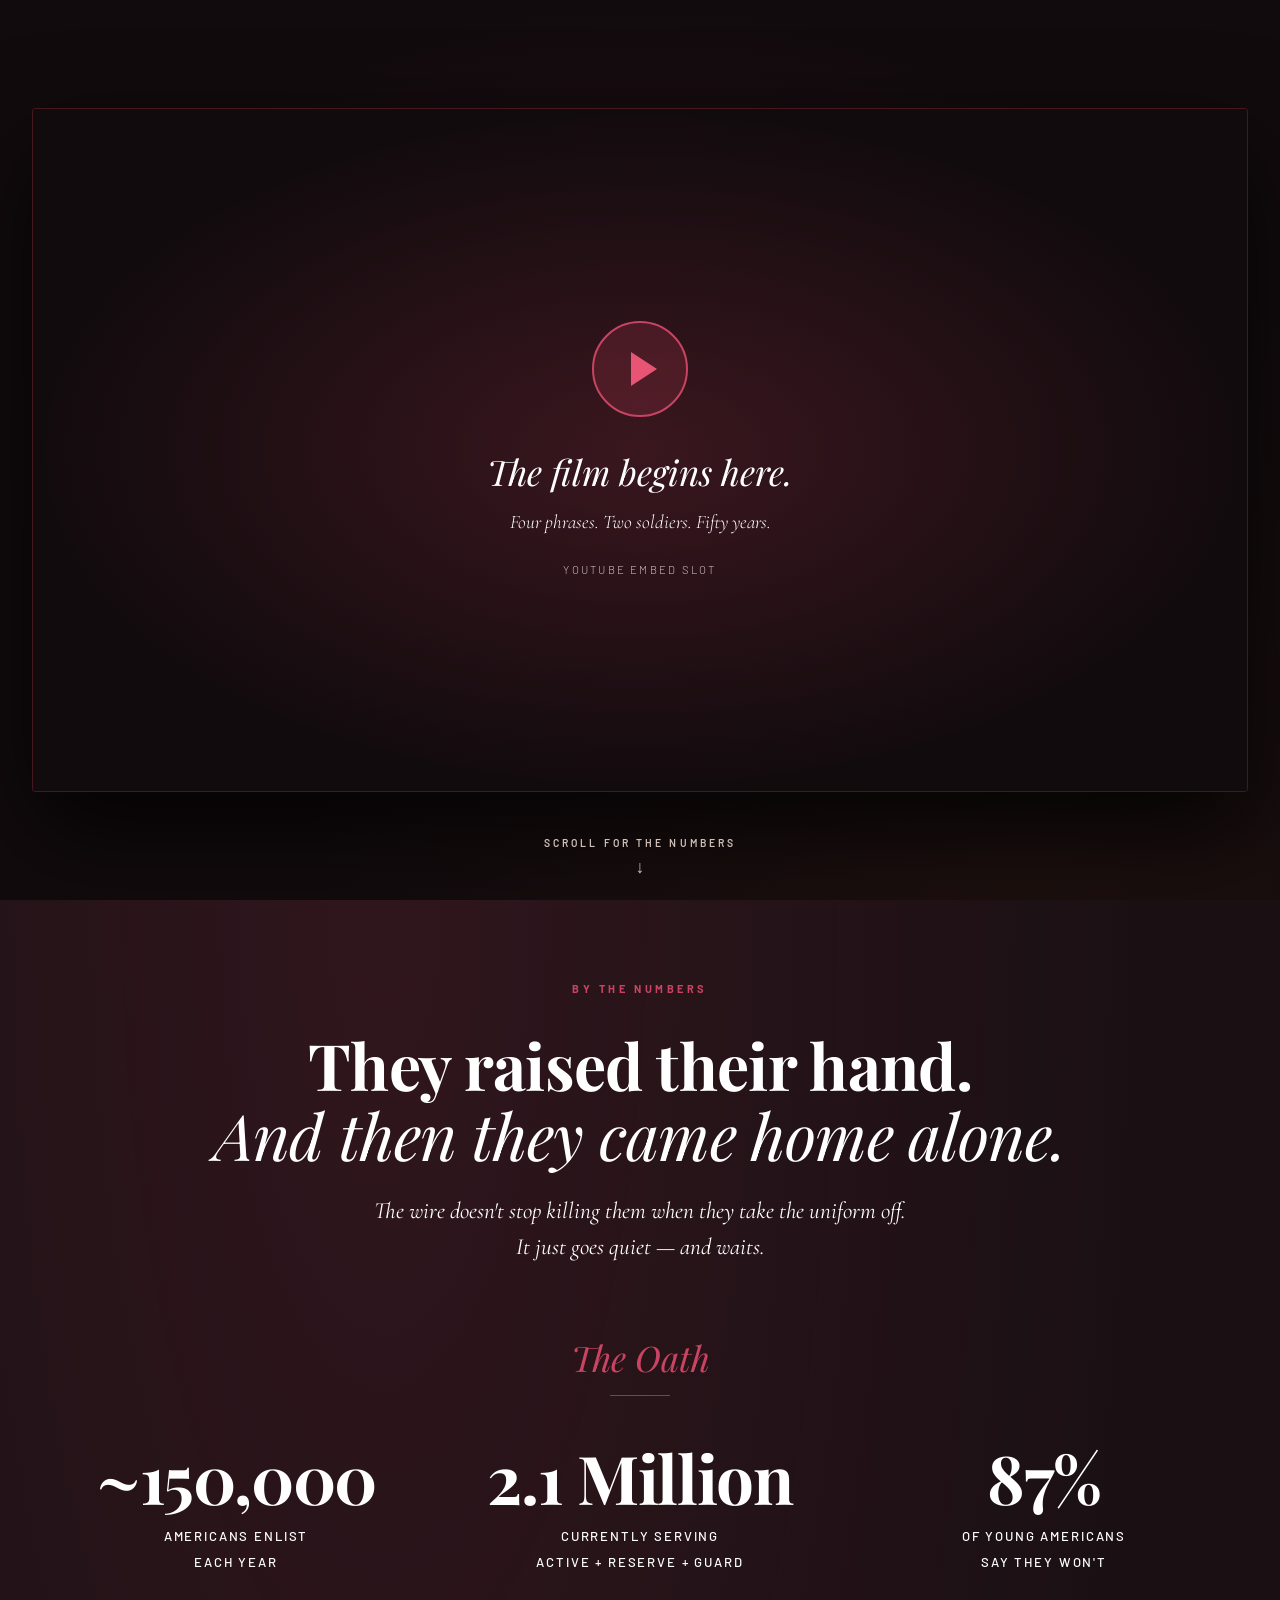
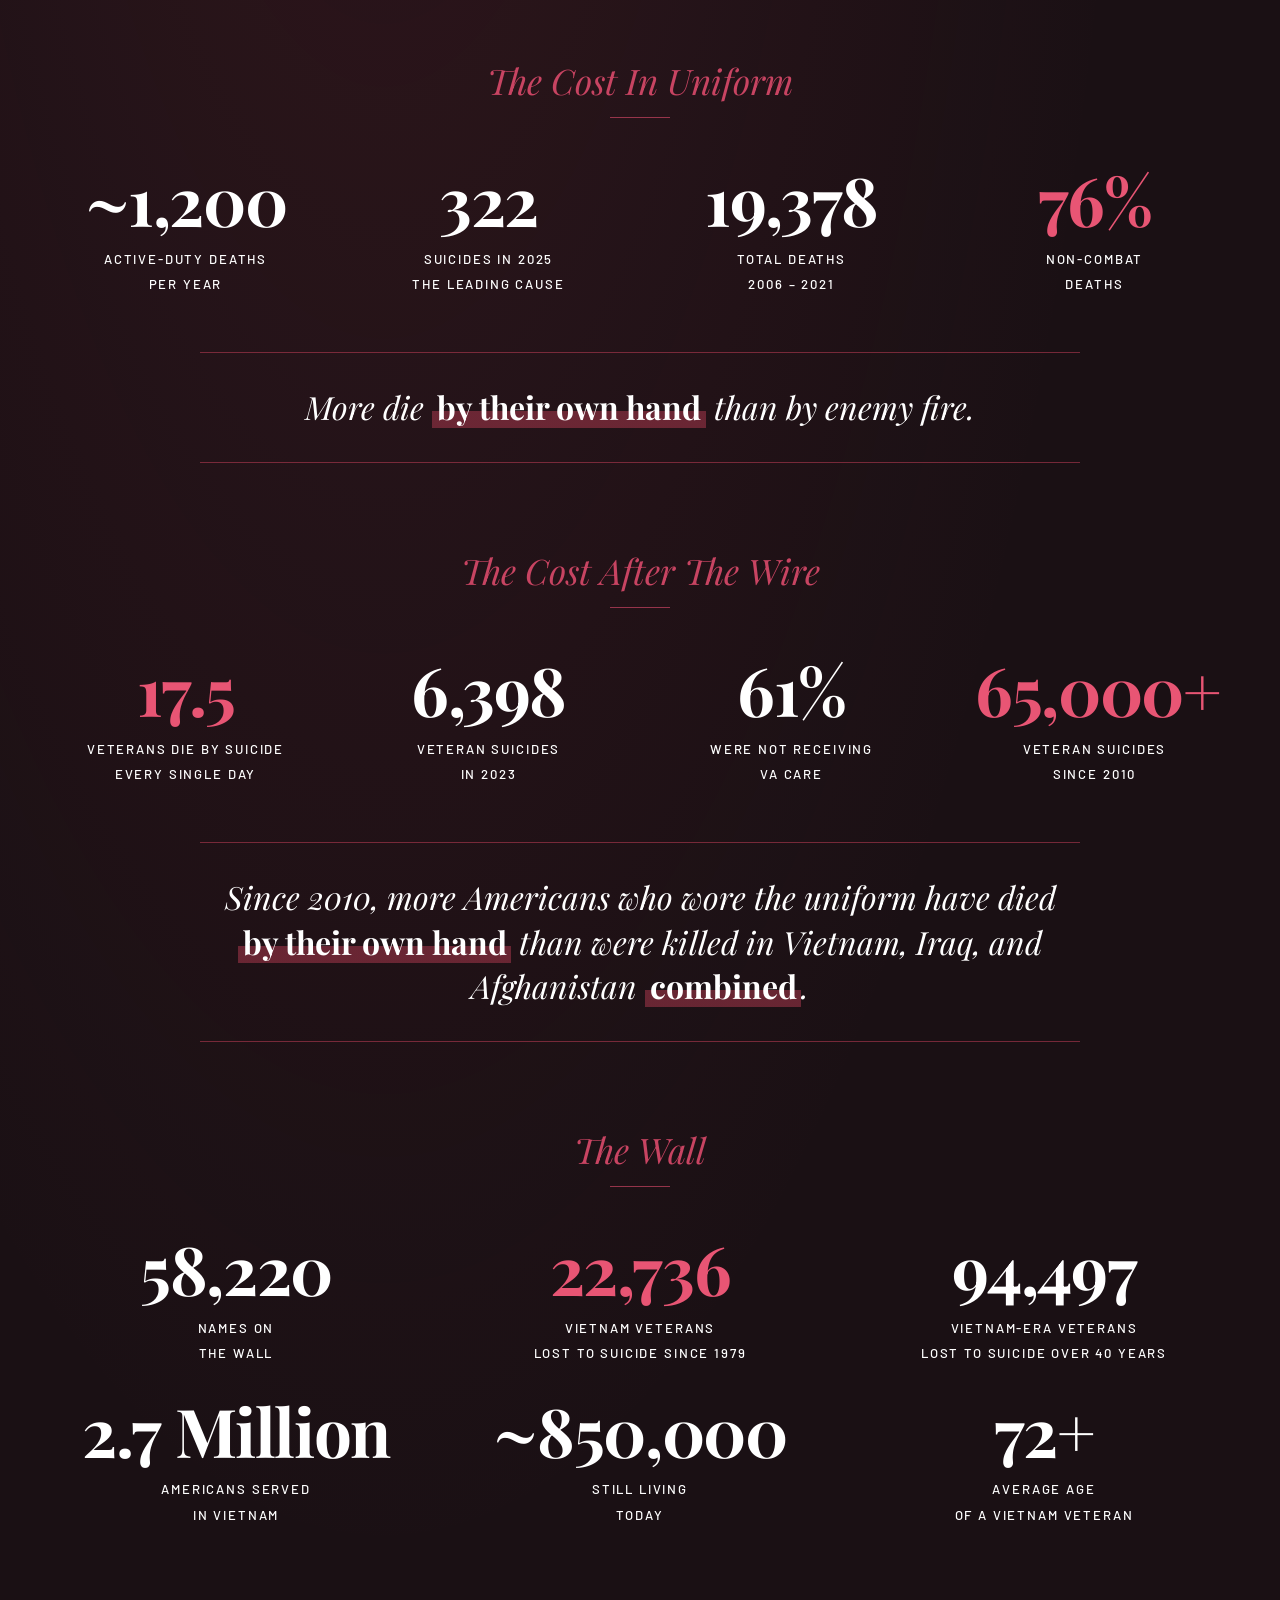
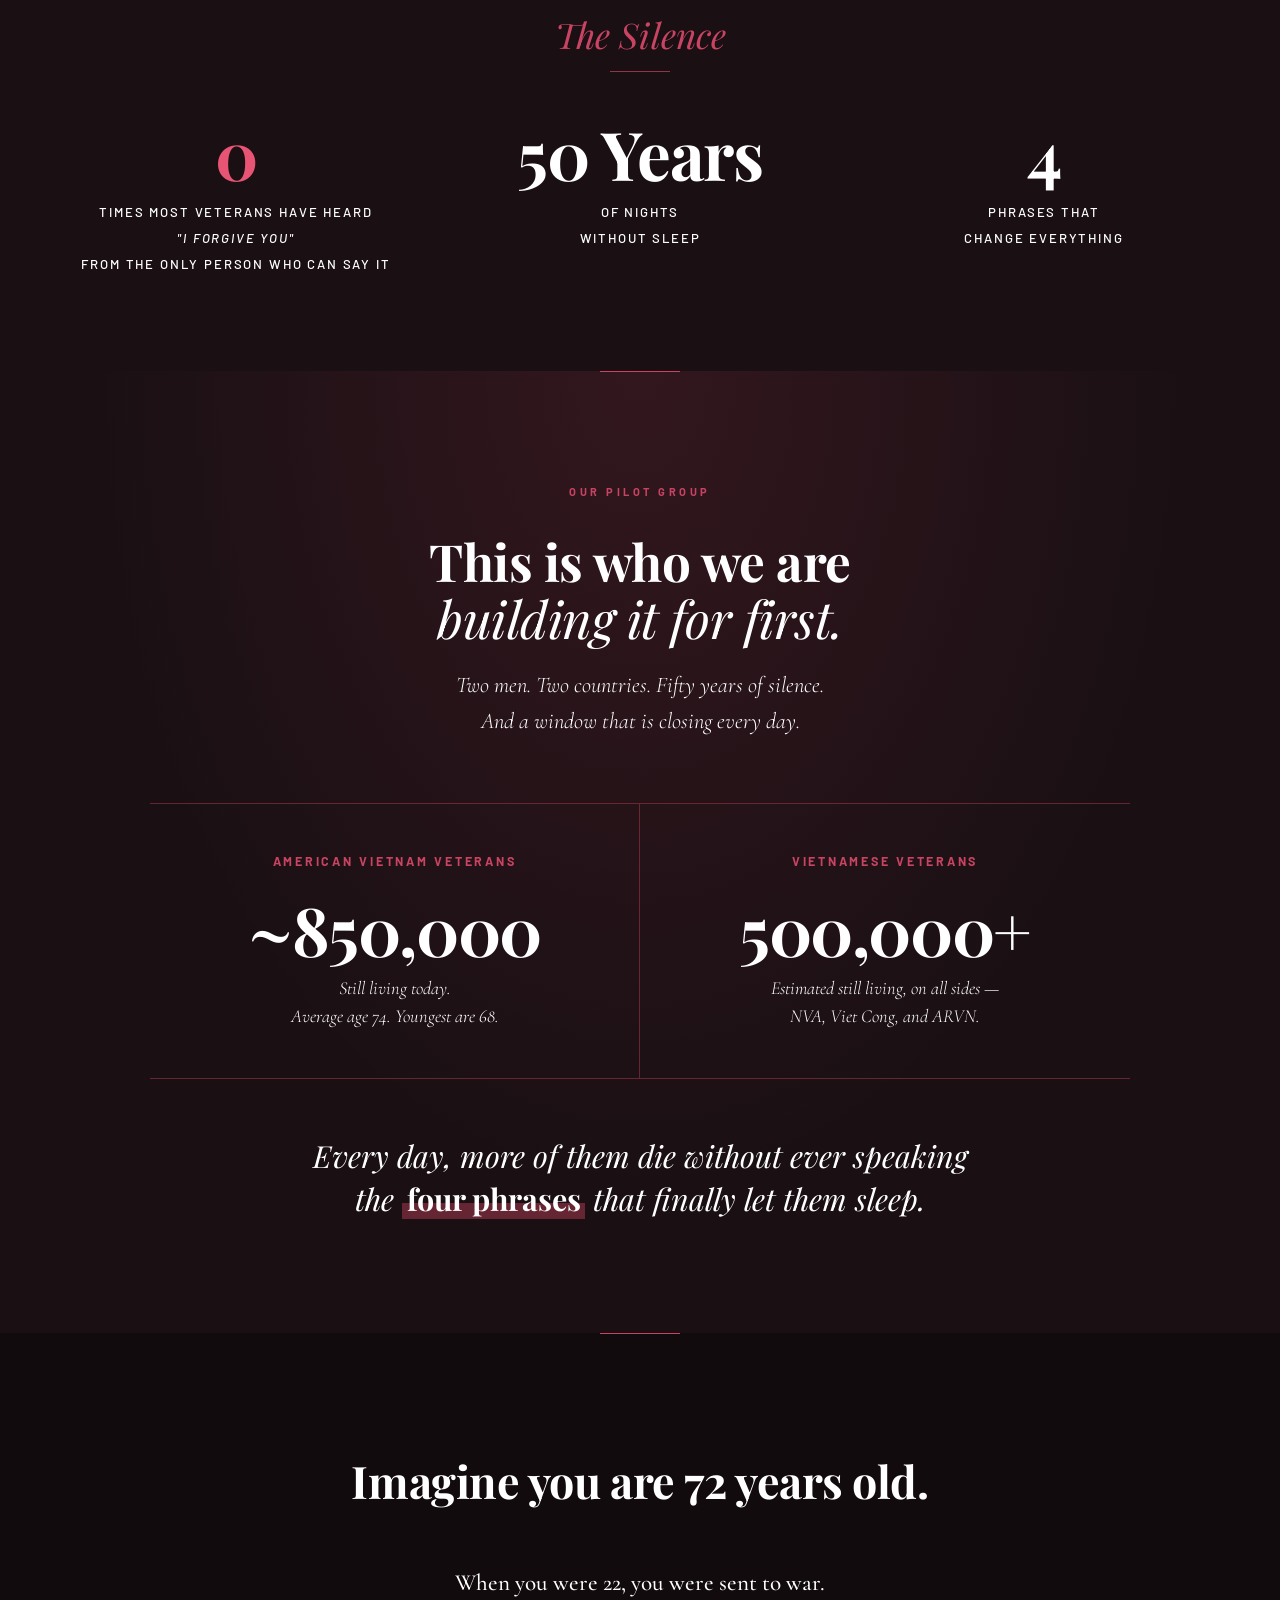
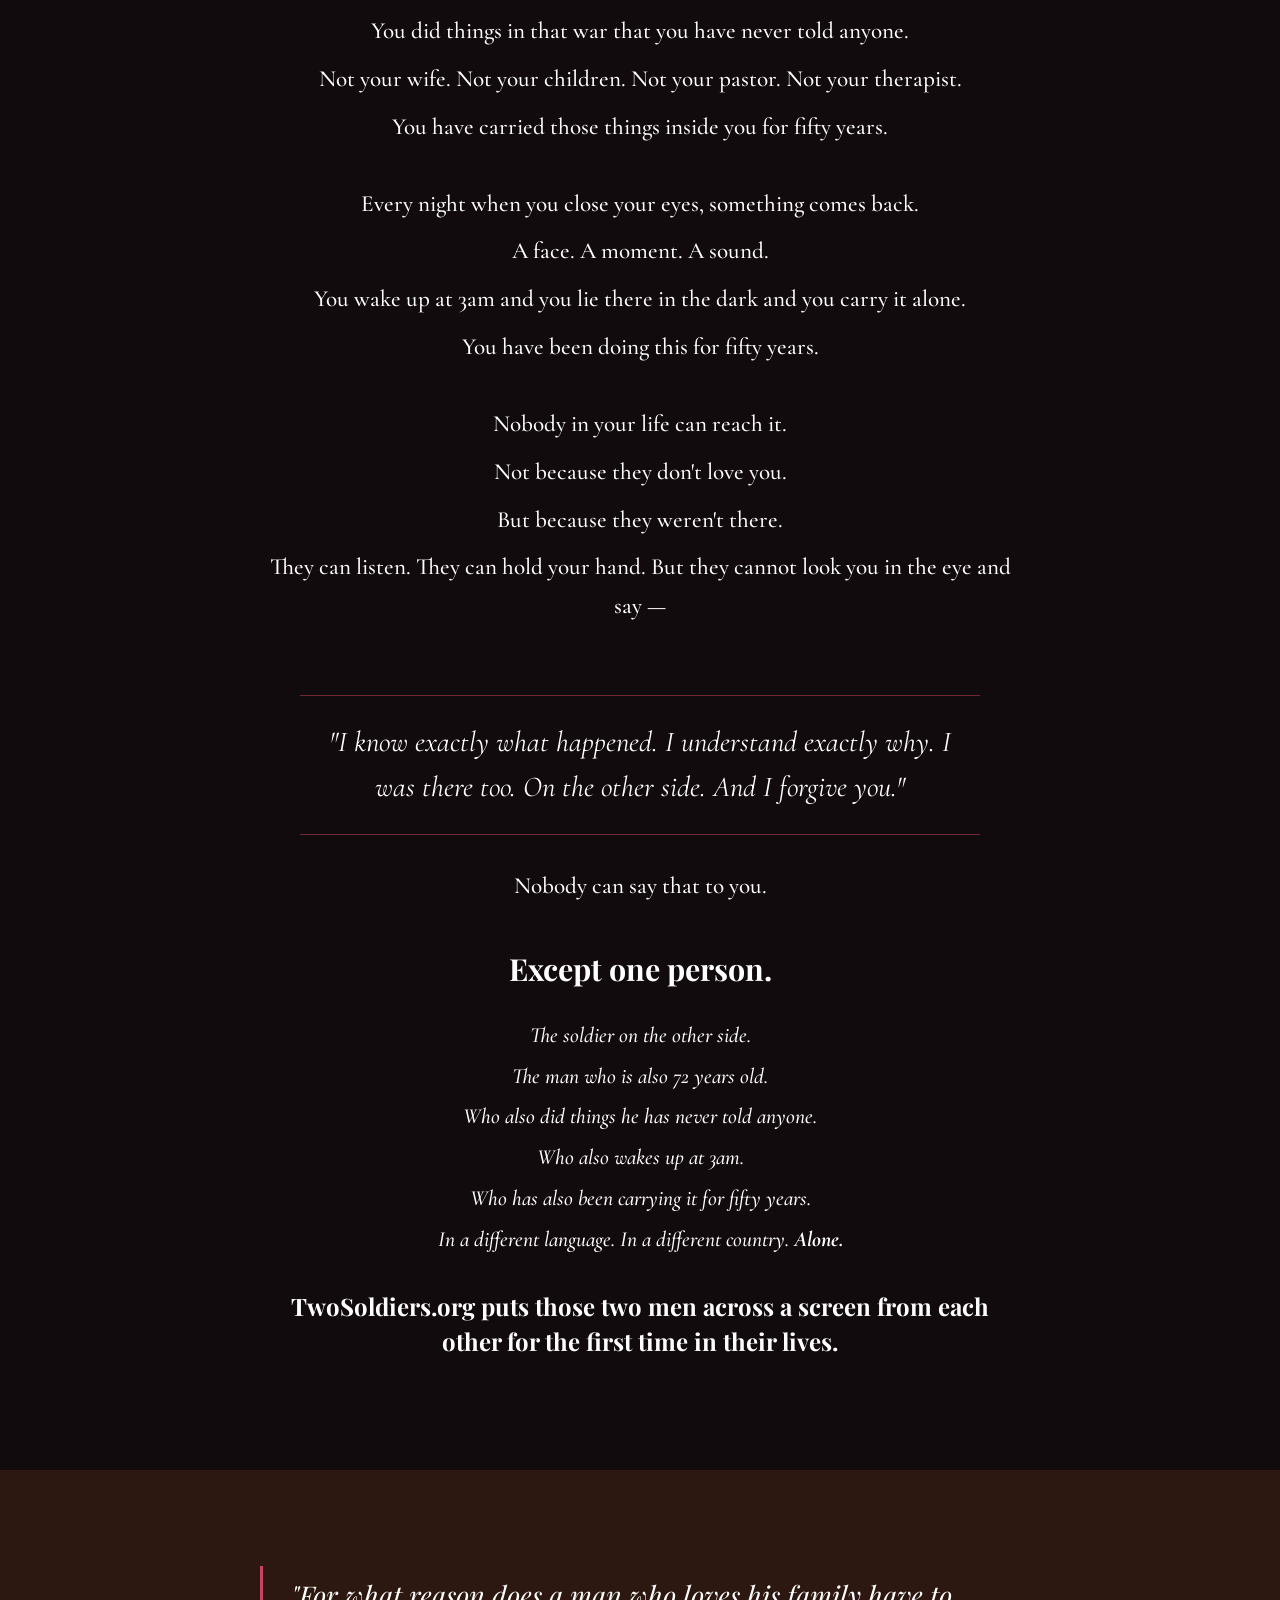
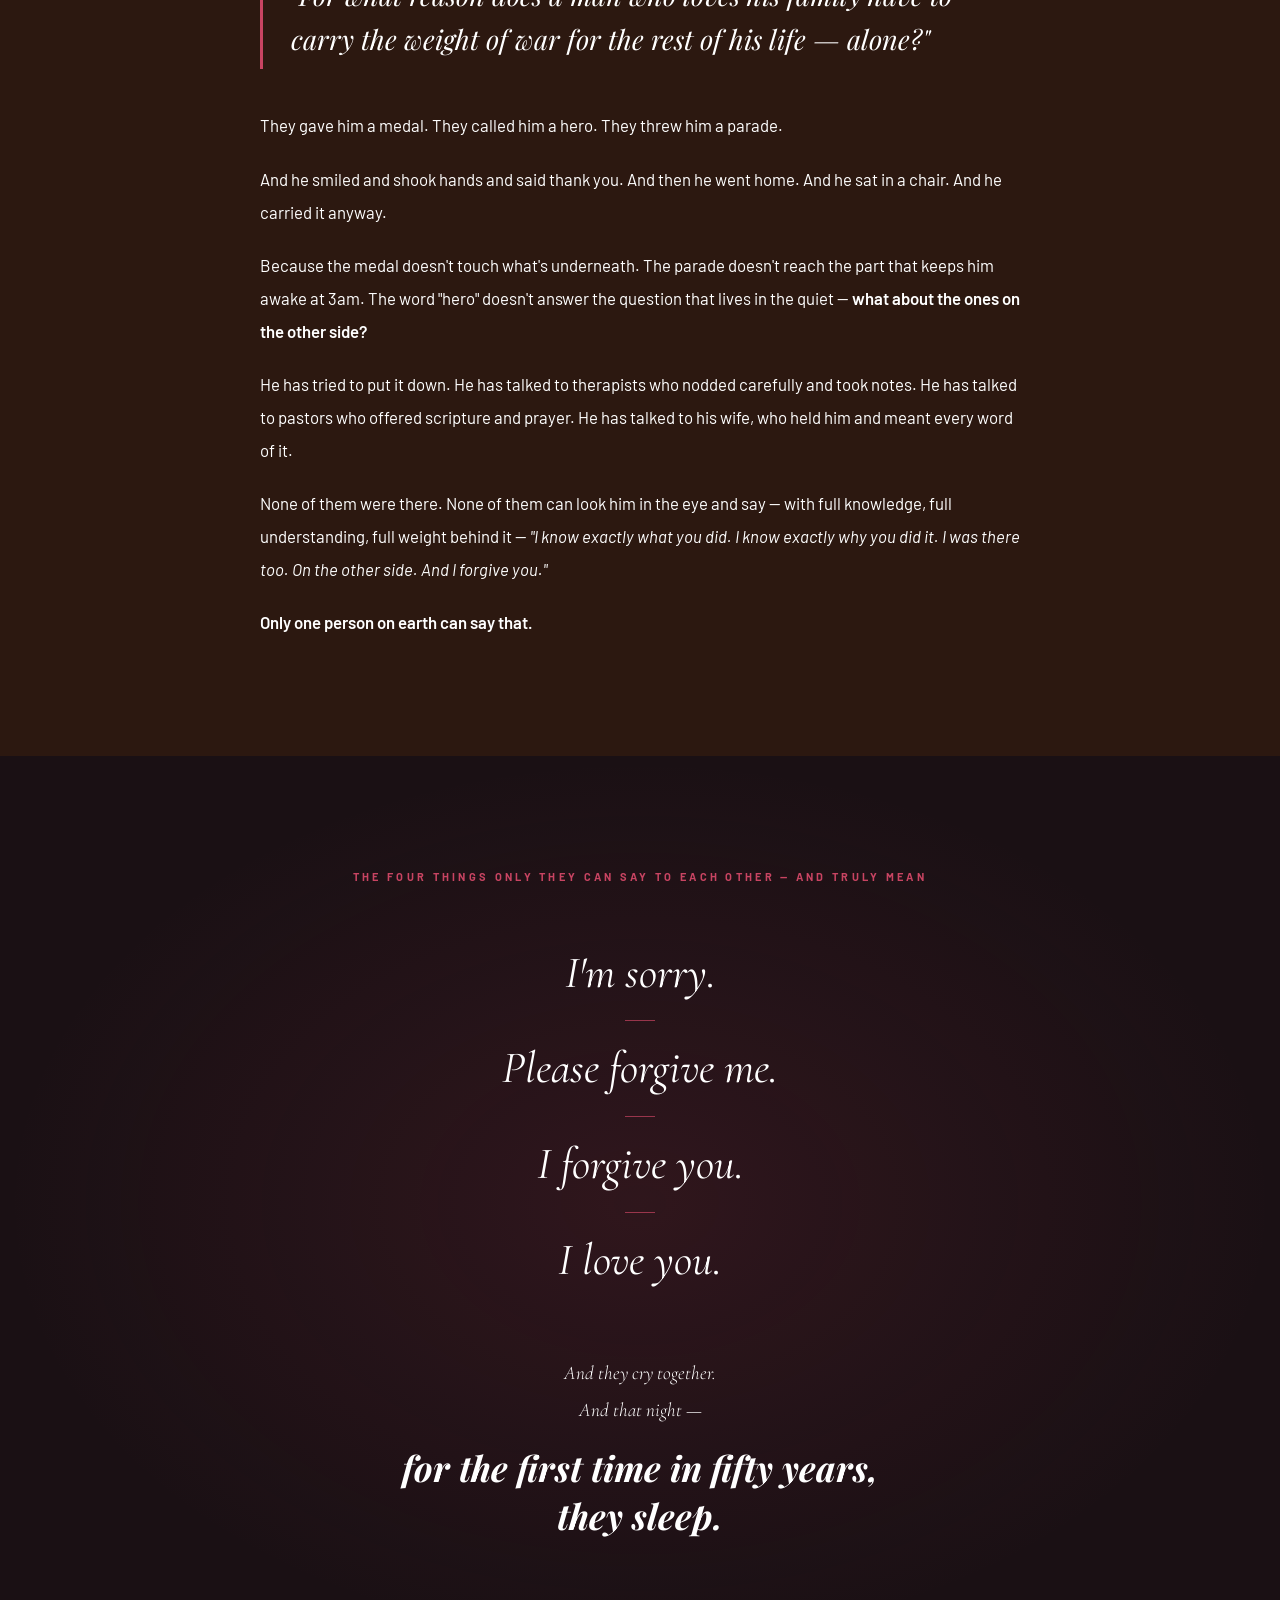
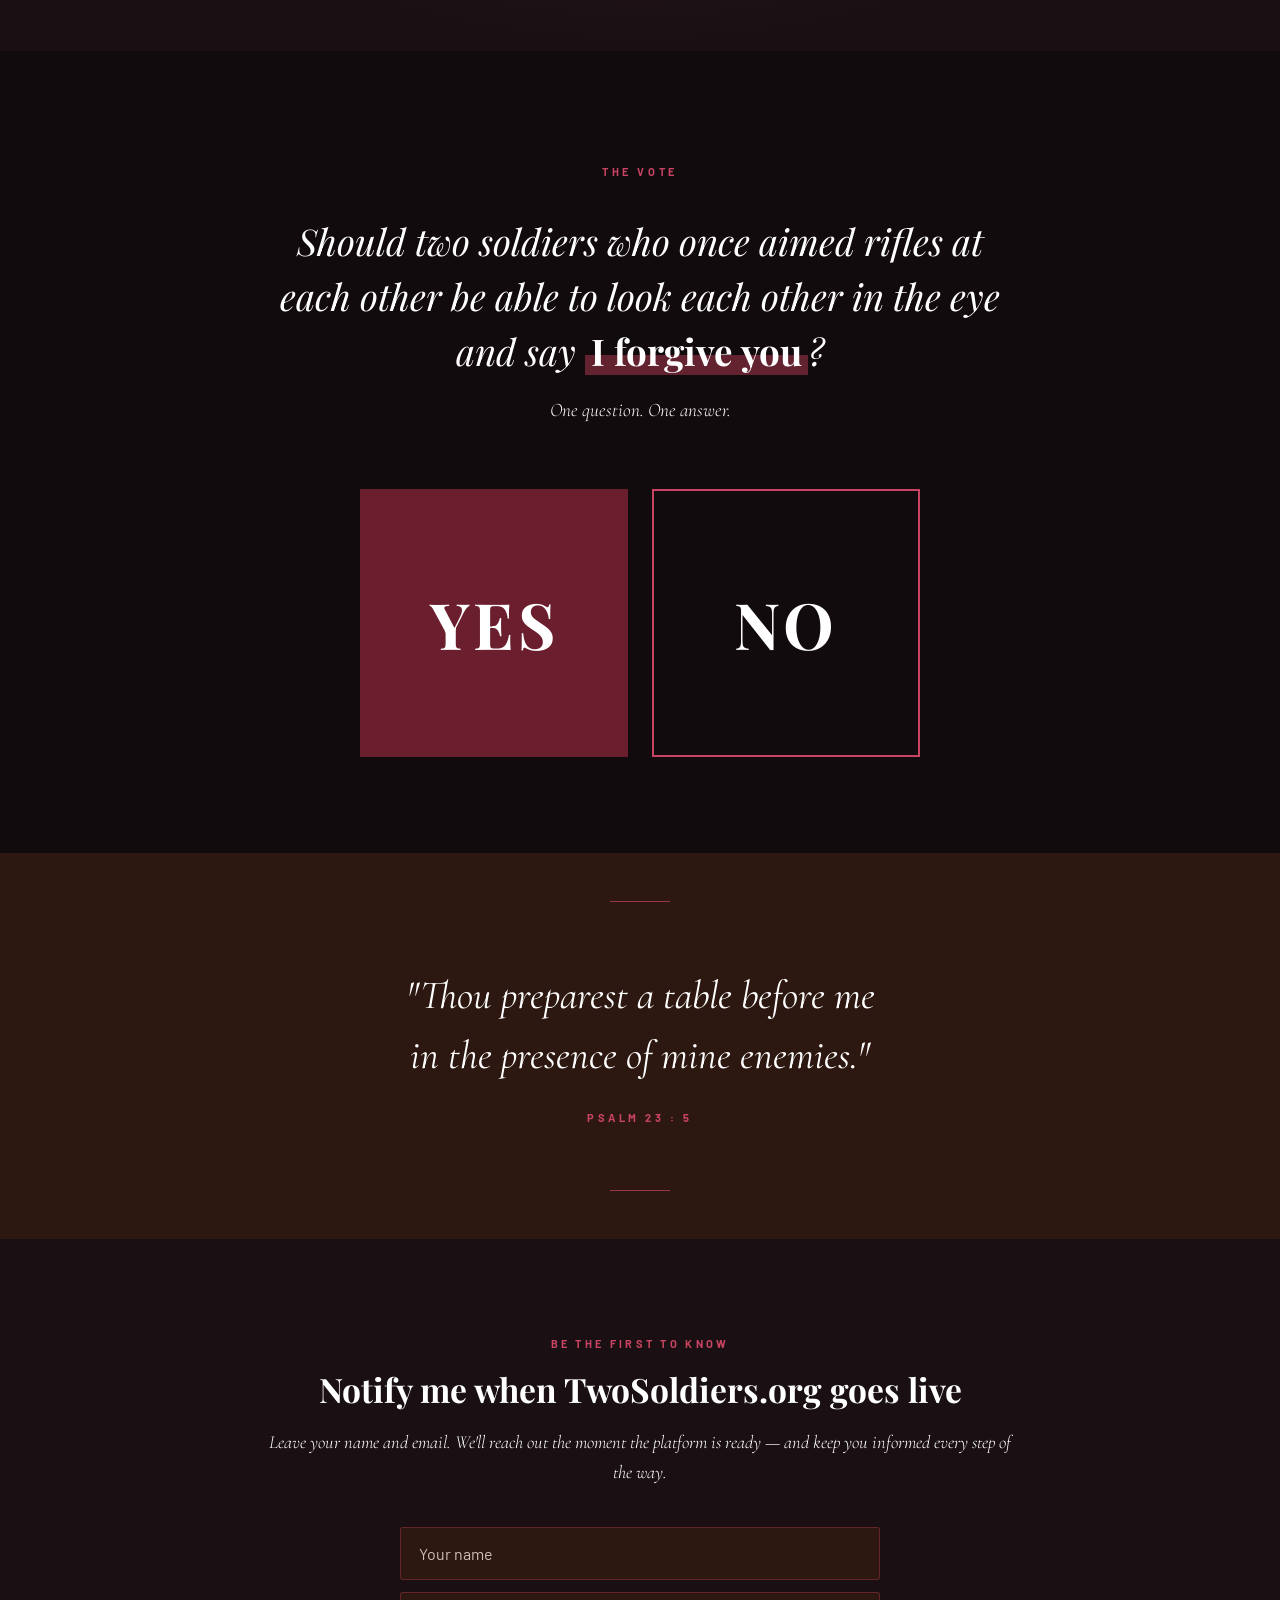
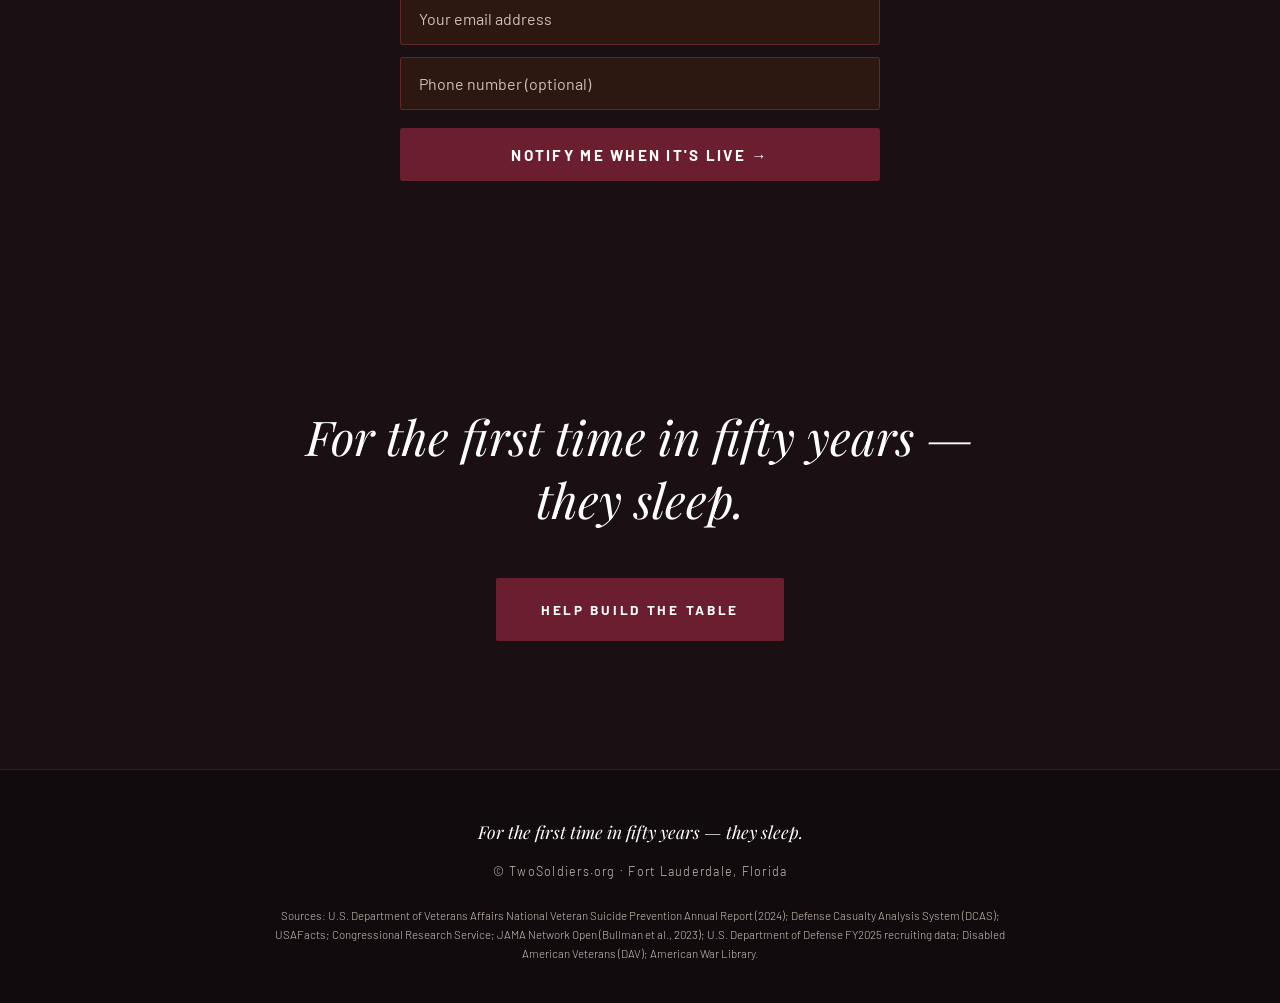
==== index.html @ b17d42b6 "Replace repo files" ====
<!DOCTYPE html>
<html lang="en">
<head>
<meta charset="UTF-8">
<meta name="viewport" content="width=device-width, initial-scale=1.0">
<title>TwoSoldiers.org — For the first time in fifty years, they sleep.</title>
<meta name="description" content="More U.S. veterans have died by their own hand since 2010 than were killed in Vietnam, Iraq, and Afghanistan combined. TwoSoldiers.org is the platform that lets them speak the four phrases that finally let them sleep.">
<link rel="preconnect" href="https://fonts.googleapis.com">
<link rel="preconnect" href="https://fonts.gstatic.com" crossorigin>
<link href="https://fonts.googleapis.com/css2?family=Playfair+Display:ital,wght@0,400;0,700;0,900;1,400;1,700&family=Cormorant+Garamond:ital,wght@0,300;0,400;1,300;1,400;1,600&family=Barlow:wght@200;300;400;500;600;700&display=swap" rel="stylesheet">
<style>
  :root {
    --night: #1A1014;
    --night-deep: #120B0E;
    --espresso: #2C1810;
    --cherry: #6B1E2E;
    --cherry-bright: #C84462;       /* mid-bright burgundy for small/thin accents */
    --cherry-glow: #E85574;         /* brighter pink-red, for large bold display only */
    /* Text — pushed brighter; reserve pink for thick stat numbers only */
    --text-primary: #FFFFFF;        /* pure white — headlines + ALL body */
    --text-strong: #FFFFFF;         /* stat numbers */
    --text-body: #FFFFFF;           /* body copy — was warm parchment, now pure white */
    --text-warm: #F5EBE0;           /* secondary body where slight warmth helps */
    --text-soft: #CFC0B8;           /* meta/labels only — brightened from BFB0A8 */
    --text-quiet: #9A8B83;          /* footer fine print only */
  }

  * { box-sizing: border-box; margin: 0; padding: 0; }
  html { scroll-behavior: smooth; }
  body {
    background: var(--night);
    color: var(--text-body);
    font-family: 'Barlow', sans-serif;
    font-weight: 300;
    line-height: 1.6;
    -webkit-font-smoothing: antialiased;
    overflow-x: hidden;
  }

  /* NAV */
  .nav {
    position: fixed; top: 0; left: 0; right: 0;
    z-index: 100;
    background: rgba(18, 11, 14, 0.94);
    backdrop-filter: blur(12px);
    -webkit-backdrop-filter: blur(12px);
    border-bottom: 1px solid rgba(178, 58, 80, 0.3);
    padding: 1rem 2.5rem;
    display: flex; align-items: center; justify-content: space-between;
    gap: 1rem; flex-wrap: wrap;
    /* Hidden by default — slides down once user scrolls */
    transform: translateY(-100%);
    opacity: 0;
    transition: transform 0.5s ease, opacity 0.5s ease;
    pointer-events: none;
  }
  .nav.nav-visible {
    transform: translateY(0);
    opacity: 1;
    pointer-events: auto;
  }
  .nav-logo {
    font-family: 'Playfair Display', serif;
    font-size: 1.05rem; font-weight: 700;
    color: var(--text-primary);
    letter-spacing: 0.04em; text-decoration: none;
  }
  .nav-logo span { color: var(--cherry-bright); }
  .nav-links { display: flex; gap: 0.25rem; align-items: center; flex-wrap: wrap; }
  .nav-link {
    color: var(--text-soft);
    font-size: 0.72rem; font-weight: 600;
    letter-spacing: 0.18em; text-transform: uppercase;
    padding: 0.55rem 1rem; text-decoration: none;
    transition: color 0.2s;
  }
  .nav-link:hover { color: var(--text-primary); }
  .nav-donate {
    background: var(--cherry); color: #FFFFFF;
    font-size: 0.72rem; font-weight: 700;
    letter-spacing: 0.18em; text-transform: uppercase;
    padding: 0.7rem 1.3rem; border-radius: 2px;
    text-decoration: none; margin-left: 0.5rem;
    transition: background 0.2s;
  }
  .nav-donate:hover { background: var(--cherry-bright); }

  /* HERO VIDEO — full-bleed, owns the entire viewport on load */
  .hero-video {
    position: relative;
    width: 100%;
    height: 100vh;
    min-height: 480px;
    background: var(--night-deep);
    display: flex;
    align-items: center;
    justify-content: center;
    padding: 2rem;
    overflow: hidden;
  }
  .hero-video::before {
    /* subtle vignette texture so a black placeholder doesn't feel dead */
    content: '';
    position: absolute;
    inset: 0;
    background:
      radial-gradient(ellipse at center, rgba(107, 30, 46, 0.18), transparent 70%),
      radial-gradient(ellipse at 80% 100%, rgba(44, 24, 16, 0.4), transparent 50%);
    pointer-events: none;
  }
  .hero-video-frame {
    position: relative;
    width: 100%;
    max-width: 1400px;
    aspect-ratio: 16 / 9;
    max-height: 100%;
    background: #000;
    border: 1px solid rgba(178, 58, 80, 0.4);
    border-radius: 4px;
    overflow: hidden;
    box-shadow: 0 40px 100px rgba(0, 0, 0, 0.8);
    z-index: 2;
  }
  .hero-video-iframe,
  .hero-video-frame iframe {
    width: 100%;
    height: 100%;
    border: 0;
    display: block;
  }
  .hero-video-placeholder {
    position: absolute;
    inset: 0;
    display: flex;
    flex-direction: column;
    align-items: center;
    justify-content: center;
    background:
      radial-gradient(ellipse at center, rgba(178, 58, 80, 0.25), transparent 70%),
      var(--night-deep);
    padding: 2rem;
    text-align: center;
  }
  .hero-video-icon {
    width: 96px;
    height: 96px;
    border: 2px solid var(--cherry-bright);
    border-radius: 50%;
    display: flex;
    align-items: center;
    justify-content: center;
    margin-bottom: 2rem;
    background: rgba(178, 58, 80, 0.22);
    transition: all 0.3s ease;
  }
  .hero-video-icon:hover {
    background: rgba(178, 58, 80, 0.4);
    transform: scale(1.05);
  }
  .hero-video-icon::after {
    content: '';
    width: 0;
    height: 0;
    border-left: 26px solid var(--cherry-glow);
    border-top: 17px solid transparent;
    border-bottom: 17px solid transparent;
    margin-left: 8px;
  }
  .hero-video-text {
    font-family: 'Playfair Display', serif;
    font-style: italic;
    font-size: clamp(1.5rem, 3vw, 2.2rem);
    font-weight: 400;
    color: var(--text-primary);
    margin-bottom: 0.75rem;
    line-height: 1.3;
  }
  .hero-video-sub {
    font-family: 'Cormorant Garamond', serif;
    font-style: italic;
    font-size: clamp(1rem, 1.5vw, 1.2rem);
    color: var(--text-body);
    margin-bottom: 1.5rem;
  }
  .hero-video-code {
    font-family: 'Barlow', monospace;
    font-size: 0.7rem;
    letter-spacing: 0.2em;
    color: var(--text-soft);
    text-transform: uppercase;
  }
  .hero-scroll-hint {
    position: absolute;
    bottom: 1.5rem;
    left: 50%;
    transform: translateX(-50%);
    display: flex;
    flex-direction: column;
    align-items: center;
    gap: 0.4rem;
    z-index: 3;
    color: var(--text-soft);
    animation: scrollHint 2.5s ease-in-out infinite;
  }
  .hero-scroll-label {
    font-size: 0.65rem;
    font-weight: 600;
    letter-spacing: 0.3em;
    text-transform: uppercase;
  }
  .hero-scroll-arrow {
    font-size: 1.1rem;
    line-height: 1;
  }
  @keyframes scrollHint {
    0%, 100% { transform: translateX(-50%) translateY(0); opacity: 0.6; }
    50% { transform: translateX(-50%) translateY(6px); opacity: 1; }
  }

  /* NUMBERS HERO */
  .numbers-hero {
    padding: 5rem 2rem 4rem;
    background:
      radial-gradient(ellipse at 30% 0%, rgba(178, 58, 80, 0.14), transparent 60%),
      var(--night);
    position: relative;
  }
  .container { max-width: 1180px; margin: 0 auto; position: relative; z-index: 2; }
  .container-narrow { max-width: 760px; margin: 0 auto; position: relative; z-index: 2; }

  .eyebrow {
    font-size: 11px; font-weight: 700;
    letter-spacing: 0.32em; text-transform: uppercase;
    color: var(--cherry-bright);
    margin-bottom: 2rem; text-align: center;
  }
  .hero-headline {
    font-family: 'Playfair Display', serif;
    font-size: clamp(2rem, 5.5vw, 4rem);
    font-weight: 700; line-height: 1.1;
    color: var(--text-primary);
    text-align: center; margin-bottom: 1.5rem;
    letter-spacing: -0.01em;
  }
  .hero-headline em { font-style: italic; font-weight: 400; color: var(--text-body); }
  .hero-sub {
    font-family: 'Cormorant Garamond', serif;
    font-style: italic; font-weight: 400;
    font-size: clamp(1.15rem, 2vw, 1.45rem);
    text-align: center; color: var(--text-body);
    margin: 0 auto 4rem; max-width: 700px;
    line-height: 1.55;
  }

  /* STAT BLOCKS */
  .stat-block { margin-bottom: 5rem; }
  .stat-block:last-child { margin-bottom: 0; }
  .stat-block-label {
    font-family: 'Playfair Display', serif;
    font-style: italic;
    font-size: clamp(1.5rem, 3vw, 2.2rem);
    font-weight: 400; color: var(--cherry-bright);
    text-align: center; margin-bottom: 0.5rem;
  }
  .stat-block-rule {
    width: 60px; height: 1px;
    background: var(--cherry-bright);
    margin: 0 auto 3rem; opacity: 0.7;
  }
  .stats-row {
    display: grid;
    grid-template-columns: repeat(auto-fit, minmax(240px, 1fr));
    gap: 2.5rem 2rem; margin-bottom: 2rem;
  }
  .stat { text-align: center; padding: 0 1rem; }
  .stat-number {
    font-family: 'Playfair Display', serif;
    font-size: clamp(2.6rem, 5.5vw, 4.2rem);
    font-weight: 700; line-height: 1;
    color: var(--text-strong);
    letter-spacing: -0.02em;
    margin-bottom: 0.7rem; display: block;
  }
  .stat-number.cherry { color: var(--cherry-glow); }
  .stat-label {
    font-family: 'Barlow', sans-serif;
    font-size: 0.82rem; font-weight: 500;
    letter-spacing: 0.14em; text-transform: uppercase;
    color: var(--text-body); line-height: 1.55;
  }
  .gut-punch {
    font-family: 'Playfair Display', serif;
    font-style: italic; font-weight: 400;
    font-size: clamp(1.4rem, 2.6vw, 2rem);
    line-height: 1.4; text-align: center;
    color: #FFFFFF;
    max-width: 880px; margin: 3.5rem auto 0;
    padding: 2rem 1.5rem;
    border-top: 1px solid rgba(178, 58, 80, 0.6);
    border-bottom: 1px solid rgba(178, 58, 80, 0.6);
  }
  .gut-punch strong {
    font-weight: 700; color: #FFFFFF; font-style: normal;
    background: linear-gradient(180deg, transparent 60%, rgba(178, 58, 80, 0.5) 60%);
    padding: 0 0.15em;
  }

  /* PILOT */
  .pilot {
    padding: 7rem 2rem;
    background:
      radial-gradient(ellipse at center top, rgba(178, 58, 80, 0.16), transparent 60%),
      var(--night);
    position: relative;
  }
  .pilot::before {
    content: ''; position: absolute;
    top: 0; left: 50%; transform: translateX(-50%);
    width: 80px; height: 1px; background: var(--cherry-bright);
  }
  .pilot-headline {
    font-family: 'Playfair Display', serif;
    font-size: clamp(2rem, 4.5vw, 3.2rem);
    font-weight: 700; line-height: 1.12;
    color: var(--text-primary);
    text-align: center; margin-bottom: 1.25rem;
    letter-spacing: -0.01em;
  }
  .pilot-headline em { font-style: italic; font-weight: 400; color: var(--text-body); }
  .pilot-sub {
    font-family: 'Cormorant Garamond', serif;
    font-style: italic;
    font-size: clamp(1.15rem, 2vw, 1.4rem);
    color: var(--text-body);
    text-align: center; margin: 0 auto 4rem;
    max-width: 680px;
  }
  .pilot-grid {
    display: grid; grid-template-columns: 1fr 1fr;
    max-width: 980px; margin: 0 auto 3.5rem;
    border-top: 1px solid rgba(178, 58, 80, 0.5);
    border-bottom: 1px solid rgba(178, 58, 80, 0.5);
  }
  .pilot-side { padding: 3rem 2rem; text-align: center; }
  .pilot-side:first-child { border-right: 1px solid rgba(178, 58, 80, 0.5); }
  .pilot-side-label {
    font-family: 'Barlow', sans-serif;
    font-size: 0.78rem; font-weight: 700;
    letter-spacing: 0.22em; text-transform: uppercase;
    color: var(--cherry-bright);
    margin-bottom: 1.5rem;
  }
  .pilot-side-number {
    font-family: 'Playfair Display', serif;
    font-size: clamp(2.8rem, 6vw, 4.2rem);
    font-weight: 700; line-height: 1;
    color: var(--text-strong);
    letter-spacing: -0.02em;
    margin-bottom: 0.75rem;
  }
  .pilot-side-desc {
    font-family: 'Cormorant Garamond', serif;
    font-style: italic; font-size: 1.15rem;
    color: var(--text-body); line-height: 1.5;
  }
  .pilot-close {
    font-family: 'Playfair Display', serif;
    font-style: italic;
    font-size: clamp(1.4rem, 2.6vw, 1.9rem);
    line-height: 1.4; text-align: center;
    color: var(--text-primary);
    max-width: 780px; margin: 0 auto;
  }
  .pilot-close strong {
    font-weight: 700; color: #FFFFFF; font-style: normal;
    background: linear-gradient(180deg, transparent 60%, rgba(178, 58, 80, 0.5) 60%);
    padding: 0 0.15em;
  }

  /* IMAGINE */
  .imagine {
    background: var(--night-deep);
    padding: 7rem 2rem; position: relative;
  }
  .imagine::before {
    content: ''; position: absolute;
    top: 0; left: 50%; transform: translateX(-50%);
    width: 80px; height: 1px; background: var(--cherry-bright);
  }
  .imagine-opener {
    font-family: 'Playfair Display', serif;
    font-size: clamp(1.9rem, 4vw, 2.8rem);
    font-weight: 700; color: var(--text-primary);
    text-align: center; margin-bottom: 3rem;
    letter-spacing: -0.01em;
  }
  .imagine-line {
    font-family: 'Cormorant Garamond', serif;
    font-size: clamp(1.2rem, 1.9vw, 1.45rem);
    font-weight: 500; line-height: 1.65;
    color: #FFFFFF;
    text-align: center; margin-bottom: 0.6rem;
  }
  .imagine-space { height: 1.8rem; }
  .imagine-pull {
    font-family: 'Cormorant Garamond', serif;
    font-style: italic;
    font-size: clamp(1.4rem, 2.4vw, 1.8rem);
    font-weight: 400; line-height: 1.55;
    color: #FFFFFF;
    text-align: center; margin: 2rem auto;
    max-width: 680px; padding: 1.5rem 1.5rem;
    border-top: 1px solid rgba(178, 58, 80, 0.6);
    border-bottom: 1px solid rgba(178, 58, 80, 0.6);
  }
  .imagine-except {
    font-family: 'Playfair Display', serif;
    font-size: clamp(1.4rem, 2.6vw, 1.9rem);
    font-weight: 700; color: var(--text-primary);
    text-align: center; margin: 2.5rem 0 1.5rem;
  }
  .imagine-close {
    font-family: 'Cormorant Garamond', serif;
    font-style: italic;
    font-size: clamp(1.15rem, 1.8vw, 1.35rem);
    font-weight: 500;
    color: #FFFFFF;
    text-align: center; margin-bottom: 0.4rem;
  }
  .imagine-close strong { color: #FFFFFF; font-weight: 700; }
  .imagine-bridge {
    font-family: 'Playfair Display', serif;
    font-weight: 700;
    font-size: clamp(1.25rem, 2vw, 1.5rem);
    color: var(--text-primary);
    text-align: center; margin-top: 2rem;
    line-height: 1.45; padding: 0 1rem;
  }

  /* STORY */
  .story { background: var(--espresso); padding: 6rem 2rem; }
  .story-pull {
    font-family: 'Playfair Display', serif;
    font-style: italic;
    font-size: clamp(1.35rem, 2.4vw, 1.7rem);
    line-height: 1.6; color: var(--text-primary);
    padding: 0.5rem 0 0.5rem 1.75rem;
    border-left: 3px solid var(--cherry-bright);
    margin-bottom: 2.5rem;
  }
  .story-body {
    font-family: 'Barlow', sans-serif;
    font-size: 1.05rem; font-weight: 400;
    line-height: 1.95; color: var(--text-body);
    margin-bottom: 1.3rem;
  }
  .story-body strong { color: var(--text-primary); font-weight: 600; }
  .story-body em { font-style: italic; color: var(--text-primary); }

  /* PHRASES */
  .phrases {
    padding: 7rem 2rem;
    background:
      radial-gradient(ellipse at center, rgba(178, 58, 80, 0.14), transparent 70%),
      var(--night);
    text-align: center;
  }
  .phrases-intro {
    font-size: 11px; font-weight: 700;
    letter-spacing: 0.3em; text-transform: uppercase;
    color: var(--cherry-bright); margin-bottom: 3rem;
  }
  .phrase {
    font-family: 'Cormorant Garamond', serif;
    font-style: italic;
    font-size: clamp(1.8rem, 3.8vw, 2.8rem);
    font-weight: 400; color: var(--text-primary);
    line-height: 1.4; padding: 0.5rem 0;
  }
  .phrase-divider {
    width: 30px; height: 1px;
    background: var(--cherry-bright);
    margin: 0.5rem auto; opacity: 0.7;
  }
  .phrases-outro { margin-top: 3.5rem; }
  .phrases-outro-line {
    font-family: 'Cormorant Garamond', serif;
    font-style: italic; font-size: 1.2rem;
    color: var(--text-body); line-height: 1.9;
  }
  .phrases-outro-close {
    font-family: 'Playfair Display', serif;
    font-style: italic;
    font-size: clamp(1.6rem, 3vw, 2.2rem);
    font-weight: 700; color: var(--text-primary);
    margin-top: 1rem; line-height: 1.35;
  }

  /* VOTE */
  .vote {
    padding: 7rem 2rem 6rem;
    background: var(--night-deep);
    text-align: center;
  }
  .vote-question {
    font-family: 'Playfair Display', serif;
    font-size: clamp(1.7rem, 3vw, 2.3rem);
    font-style: italic; font-weight: 400;
    line-height: 1.5; color: var(--text-primary);
    max-width: 720px; margin: 0 auto 1rem;
  }
  .vote-question strong {
    font-weight: 700; color: #FFFFFF; font-style: normal;
    background: linear-gradient(180deg, transparent 60%, rgba(178, 58, 80, 0.5) 60%);
    padding: 0 0.15em;
  }
  .vote-sub {
    font-family: 'Cormorant Garamond', serif;
    font-style: italic; font-size: 1.2rem;
    color: var(--text-body); margin-bottom: 4rem;
  }
  .vote-buttons {
    display: grid; grid-template-columns: 1fr 1fr;
    gap: 1.5rem; max-width: 560px; margin: 0 auto;
  }
  .vote-btn {
    aspect-ratio: 1 / 1;
    border: 2px solid var(--cherry-bright);
    background: transparent; color: var(--text-primary);
    font-family: 'Playfair Display', serif;
    font-size: clamp(2.4rem, 7vw, 4rem);
    font-weight: 700; letter-spacing: 0.05em;
    cursor: pointer; transition: all 0.3s ease;
    display: flex; align-items: center; justify-content: center;
  }
  .vote-btn.yes { background: var(--cherry); border-color: var(--cherry); }
  .vote-btn.yes:hover {
    background: var(--cherry-bright); border-color: var(--cherry-bright);
    transform: translateY(-4px);
    box-shadow: 0 20px 40px rgba(178, 58, 80, 0.5);
  }
  .vote-btn.no:hover {
    background: rgba(178, 58, 80, 0.15);
    transform: translateY(-4px);
  }
  .vote-btn[disabled] { opacity: 0.7; cursor: default; transform: none; box-shadow: none; }

  /* PSALM */
  .psalm {
    padding: 7rem 2rem;
    background: var(--espresso);
    text-align: center; position: relative;
  }
  .psalm::before, .psalm::after {
    content: ''; position: absolute;
    left: 50%; transform: translateX(-50%);
    width: 60px; height: 1px;
    background: var(--cherry-bright); opacity: 0.7;
  }
  .psalm::before { top: 3rem; }
  .psalm::after { bottom: 3rem; }
  .psalm-text {
    font-family: 'Cormorant Garamond', serif;
    font-style: italic;
    font-size: clamp(1.7rem, 3.2vw, 2.5rem);
    font-weight: 400; line-height: 1.5;
    color: var(--text-primary);
    max-width: 820px; margin: 0 auto 1.5rem;
  }
  .psalm-ref {
    font-size: 11px; font-weight: 700;
    letter-spacing: 0.32em; text-transform: uppercase;
    color: var(--cherry-bright);
  }

  /* SIGNUP */
  .signup { background: var(--night); padding: 6rem 2rem; }
  .signup-eyebrow {
    font-size: 11px; font-weight: 700;
    letter-spacing: 0.3em; text-transform: uppercase;
    color: var(--cherry-bright);
    margin-bottom: 1rem; text-align: center;
  }
  .signup-head {
    font-family: 'Playfair Display', serif;
    font-size: clamp(1.6rem, 2.8vw, 2.1rem);
    font-weight: 700; color: var(--text-primary);
    margin-bottom: 1rem; text-align: center;
    line-height: 1.3;
  }
  .signup-sub {
    font-family: 'Cormorant Garamond', serif;
    font-style: italic; font-size: 1.15rem;
    color: var(--text-body);
    margin-bottom: 2.5rem; text-align: center;
    line-height: 1.6;
  }
  .signup-form { max-width: 480px; margin: 0 auto; }
  .field {
    width: 100%; background: var(--espresso);
    border: 1px solid rgba(178, 58, 80, 0.4);
    color: var(--text-primary);
    padding: 1rem 1.1rem;
    font-family: 'Barlow', sans-serif;
    font-size: 1rem; border-radius: 3px;
    outline: none; margin-bottom: 12px;
    display: block; transition: border-color 0.2s;
  }
  .field::placeholder { color: var(--text-soft); }
  .field:focus { border-color: var(--cherry-bright); }
  .btn-submit {
    width: 100%; background: var(--cherry); color: #FFFFFF;
    border: none; padding: 1.1rem;
    font-family: 'Barlow', sans-serif;
    font-size: 0.95rem; font-weight: 700;
    letter-spacing: 0.15em; text-transform: uppercase;
    border-radius: 3px; cursor: pointer;
    transition: background 0.2s; margin-top: 6px;
  }
  .btn-submit:hover { background: var(--cherry-bright); }

  /* CLOSING */
  .closing { padding: 8rem 2rem; background: var(--night); text-align: center; }
  .closing-line {
    font-family: 'Playfair Display', serif;
    font-style: italic;
    font-size: clamp(1.8rem, 4vw, 3rem);
    font-weight: 400; line-height: 1.3;
    color: var(--text-primary);
    max-width: 820px; margin: 0 auto 3rem;
  }
  .closing-cta {
    display: inline-block;
    background: var(--cherry); color: #FFFFFF;
    font-family: 'Barlow', sans-serif;
    font-size: 0.85rem; font-weight: 700;
    letter-spacing: 0.2em; text-transform: uppercase;
    padding: 1.3rem 2.8rem; text-decoration: none;
    border-radius: 2px; transition: all 0.2s;
  }
  .closing-cta:hover {
    background: var(--cherry-bright);
    transform: translateY(-2px);
    box-shadow: 0 12px 32px rgba(178, 58, 80, 0.5);
  }

  /* FOOTER */
  .footer {
    background: var(--night-deep);
    padding: 3rem 2rem 2.5rem;
    border-top: 1px solid rgba(178, 58, 80, 0.25);
    text-align: center;
  }
  .footer-tagline {
    font-family: 'Playfair Display', serif;
    font-style: italic; font-size: 1.1rem;
    color: var(--text-body); margin-bottom: 1rem;
  }
  .footer-meta {
    font-size: 0.78rem; letter-spacing: 0.1em;
    color: var(--text-soft);
  }
  .footer-sources {
    font-size: 0.72rem; color: var(--text-soft);
    margin: 1.5rem auto 0; max-width: 760px;
    line-height: 1.65;
  }

  /* RESPONSIVE */
  @media (max-width: 720px) {
    .nav { padding: 0.85rem 1rem; }
    .nav-links { justify-content: center; }
    .nav-link { padding: 0.45rem 0.65rem; font-size: 0.66rem; letter-spacing: 0.12em; }
    .nav-donate { font-size: 0.66rem; padding: 0.55rem 0.95rem; }
    .hero-video { height: 100vh; min-height: 420px; padding: 1rem; }
    .hero-video-icon { width: 72px; height: 72px; margin-bottom: 1.25rem; }
    .hero-video-icon::after {
      border-left: 20px solid var(--cherry-glow);
      border-top: 13px solid transparent;
      border-bottom: 13px solid transparent;
    }
    .numbers-hero { padding: 4rem 1.25rem 3rem; }
    .stat { padding: 0; }
    .stats-row { gap: 2.5rem 1rem; }
    .gut-punch { padding: 1.75rem 1rem; margin-top: 2.5rem; }
    .pilot { padding: 5rem 1.25rem; }
    .pilot-grid { grid-template-columns: 1fr; }
    .pilot-side { padding: 2.5rem 1.5rem; }
    .pilot-side:first-child {
      border-right: none;
      border-bottom: 1px solid rgba(178, 58, 80, 0.5);
    }
    .imagine, .story, .phrases, .vote, .psalm, .signup, .closing { padding: 5rem 1.25rem; }
    .vote-buttons { gap: 1rem; }
    .story-pull { padding-left: 1.25rem; }
  }
</style>
</head>
<body>

<!-- NAV -->
<nav class="nav">
  <a href="/" class="nav-logo">Two<span>Soldiers</span>.org</a>
  <div class="nav-links">
    <a href="/visionary" class="nav-link">Visionary</a>
    <a href="/partner" class="nav-link">Partner</a>
    <a href="/contact" class="nav-link">Contact</a>
    <a href="https://gofundme.com/f/twosoldiers-org" class="nav-donate" target="_blank" rel="noopener">Donate</a>
  </div>
</nav>

<!-- HERO VIDEO — full-bleed, fills viewport below nav -->
<!-- ⬇⬇⬇ DROP YOUTUBE URL HERE ⬇⬇⬇
     To embed your video: replace the <div class="hero-video-placeholder">...</div>
     block below with an <iframe> like this:

     <iframe class="hero-video-iframe"
       src="https://www.youtube.com/embed/YOUR_VIDEO_ID?rel=0&modestbranding=1"
       title="TwoSoldiers.org"
       allow="accelerometer; autoplay; clipboard-write; encrypted-media; gyroscope; picture-in-picture; web-share"
       allowfullscreen></iframe>

     If your YouTube link is https://youtu.be/dQw4w9WgXcQ
     then YOUR_VIDEO_ID is: dQw4w9WgXcQ
     ⬆⬆⬆ DROP YOUTUBE URL HERE ⬆⬆⬆ -->
<section class="hero-video">
  <div class="hero-video-frame">
    <div class="hero-video-placeholder">
      <div class="hero-video-icon"></div>
      <p class="hero-video-text">The film begins here.</p>
      <p class="hero-video-sub">Four phrases. Two soldiers. Fifty years.</p>
      <p class="hero-video-code">YouTube embed slot</p>
    </div>
  </div>
  <div class="hero-scroll-hint">
    <span class="hero-scroll-label">Scroll for the numbers</span>
    <span class="hero-scroll-arrow">↓</span>
  </div>
</section>

<!-- BY THE NUMBERS -->
<section class="numbers-hero">
  <div class="container">

    <p class="eyebrow">By The Numbers</p>

    <h1 class="hero-headline">
      They raised their hand.<br>
      <em>And then they came home alone.</em>
    </h1>

    <p class="hero-sub">
      The wire doesn't stop killing them when they take the uniform off.<br>
      It just goes quiet — and waits.
    </p>

    <!-- THE OATH -->
    <div class="stat-block">
      <p class="stat-block-label">The Oath</p>
      <div class="stat-block-rule"></div>
      <div class="stats-row">
        <div class="stat">
          <span class="stat-number">~150,000</span>
          <span class="stat-label">Americans Enlist<br>Each Year</span>
        </div>
        <div class="stat">
          <span class="stat-number">2.1 Million</span>
          <span class="stat-label">Currently Serving<br>Active + Reserve + Guard</span>
        </div>
        <div class="stat">
          <span class="stat-number">87%</span>
          <span class="stat-label">Of Young Americans<br>Say They Won't</span>
        </div>
      </div>
    </div>

    <!-- THE COST IN UNIFORM -->
    <div class="stat-block">
      <p class="stat-block-label">The Cost In Uniform</p>
      <div class="stat-block-rule"></div>
      <div class="stats-row">
        <div class="stat">
          <span class="stat-number">~1,200</span>
          <span class="stat-label">Active-Duty Deaths<br>Per Year</span>
        </div>
        <div class="stat">
          <span class="stat-number">322</span>
          <span class="stat-label">Suicides In 2025<br>The Leading Cause</span>
        </div>
        <div class="stat">
          <span class="stat-number">19,378</span>
          <span class="stat-label">Total Deaths<br>2006 – 2021</span>
        </div>
        <div class="stat">
          <span class="stat-number cherry">76%</span>
          <span class="stat-label">Non-Combat<br>Deaths</span>
        </div>
      </div>
      <p class="gut-punch">More die <strong>by their own hand</strong> than by enemy fire.</p>
    </div>

    <!-- THE COST AFTER THE WIRE -->
    <div class="stat-block">
      <p class="stat-block-label">The Cost After The Wire</p>
      <div class="stat-block-rule"></div>
      <div class="stats-row">
        <div class="stat">
          <span class="stat-number cherry">17.5</span>
          <span class="stat-label">Veterans Die By Suicide<br>Every Single Day</span>
        </div>
        <div class="stat">
          <span class="stat-number">6,398</span>
          <span class="stat-label">Veteran Suicides<br>In 2023</span>
        </div>
        <div class="stat">
          <span class="stat-number">61%</span>
          <span class="stat-label">Were Not Receiving<br>VA Care</span>
        </div>
        <div class="stat">
          <span class="stat-number cherry">65,000+</span>
          <span class="stat-label">Veteran Suicides<br>Since 2010</span>
        </div>
      </div>
      <p class="gut-punch">Since 2010, more Americans who wore the uniform have died <strong>by their own hand</strong> than were killed in Vietnam, Iraq, and Afghanistan <strong>combined</strong>.</p>
    </div>

    <!-- THE WALL -->
    <div class="stat-block">
      <p class="stat-block-label">The Wall</p>
      <div class="stat-block-rule"></div>
      <div class="stats-row">
        <div class="stat">
          <span class="stat-number">58,220</span>
          <span class="stat-label">Names On<br>The Wall</span>
        </div>
        <div class="stat">
          <span class="stat-number cherry">22,736</span>
          <span class="stat-label">Vietnam Veterans<br>Lost To Suicide Since 1979</span>
        </div>
        <div class="stat">
          <span class="stat-number">94,497</span>
          <span class="stat-label">Vietnam-Era Veterans<br>Lost To Suicide Over 40 Years</span>
        </div>
      </div>
      <div class="stats-row" style="margin-top: 1rem;">
        <div class="stat">
          <span class="stat-number">2.7 Million</span>
          <span class="stat-label">Americans Served<br>In Vietnam</span>
        </div>
        <div class="stat">
          <span class="stat-number">~850,000</span>
          <span class="stat-label">Still Living<br>Today</span>
        </div>
        <div class="stat">
          <span class="stat-number">72+</span>
          <span class="stat-label">Average Age<br>Of A Vietnam Veteran</span>
        </div>
      </div>
    </div>

    <!-- THE SILENCE -->
    <div class="stat-block">
      <p class="stat-block-label">The Silence</p>
      <div class="stat-block-rule"></div>
      <div class="stats-row">
        <div class="stat">
          <span class="stat-number cherry">0</span>
          <span class="stat-label">Times Most Veterans Have Heard<br><em style="font-style:italic;">"I Forgive You"</em><br>From The Only Person Who Can Say It</span>
        </div>
        <div class="stat">
          <span class="stat-number">50 Years</span>
          <span class="stat-label">Of Nights<br>Without Sleep</span>
        </div>
        <div class="stat">
          <span class="stat-number">4</span>
          <span class="stat-label">Phrases That<br>Change Everything</span>
        </div>
      </div>
    </div>

  </div>
</section>

<!-- PILOT TARGET MARKET -->
<section class="pilot">
  <div class="container">
    <p class="eyebrow">Our Pilot Group</p>
    <h2 class="pilot-headline">
      This is who we are<br>
      <em>building it for first.</em>
    </h2>
    <p class="pilot-sub">
      Two men. Two countries. Fifty years of silence.<br>
      And a window that is closing every day.
    </p>

    <div class="pilot-grid">
      <div class="pilot-side">
        <p class="pilot-side-label">American Vietnam Veterans</p>
        <p class="pilot-side-number">~850,000</p>
        <p class="pilot-side-desc">Still living today.<br>Average age 74. Youngest are 68.</p>
      </div>
      <div class="pilot-side">
        <p class="pilot-side-label">Vietnamese Veterans</p>
        <p class="pilot-side-number">500,000+</p>
        <p class="pilot-side-desc">Estimated still living, on all sides —<br>NVA, Viet Cong, and ARVN.</p>
      </div>
    </div>

    <p class="pilot-close">
      Every day, more of them die without ever speaking<br>
      the <strong>four phrases</strong> that finally let them sleep.
    </p>
  </div>
</section>

<!-- IMAGINE 72 -->
<section class="imagine">
  <div class="container-narrow">
    <p class="imagine-opener">Imagine you are 72 years old.</p>

    <p class="imagine-line">When you were 22, you were sent to war.</p>
    <p class="imagine-line">You did things in that war that you have never told anyone.</p>
    <p class="imagine-line">Not your wife. Not your children. Not your pastor. Not your therapist.</p>
    <p class="imagine-line">You have carried those things inside you for fifty years.</p>

    <div class="imagine-space"></div>

    <p class="imagine-line">Every night when you close your eyes, something comes back.</p>
    <p class="imagine-line">A face. A moment. A sound.</p>
    <p class="imagine-line">You wake up at 3am and you lie there in the dark and you carry it alone.</p>
    <p class="imagine-line">You have been doing this for fifty years.</p>

    <div class="imagine-space"></div>

    <p class="imagine-line">Nobody in your life can reach it.</p>
    <p class="imagine-line">Not because they don't love you.</p>
    <p class="imagine-line">But because they weren't there.</p>
    <p class="imagine-line">They can listen. They can hold your hand. But they cannot look you in the eye and say —</p>

    <div class="imagine-space"></div>

    <p class="imagine-pull">"I know exactly what happened. I understand exactly why. I was there too. On the other side. And I forgive you."</p>

    <p class="imagine-line">Nobody can say that to you.</p>

    <p class="imagine-except">Except one person.</p>

    <p class="imagine-close">The soldier on the other side.</p>
    <p class="imagine-close">The man who is also 72 years old.</p>
    <p class="imagine-close">Who also did things he has never told anyone.</p>
    <p class="imagine-close">Who also wakes up at 3am.</p>
    <p class="imagine-close">Who has also been carrying it for fifty years.</p>
    <p class="imagine-close">In a different language. In a different country. <strong>Alone.</strong></p>

    <p class="imagine-bridge">TwoSoldiers.org puts those two men across a screen from each other for the first time in their lives.</p>
  </div>
</section>

<!-- STORY -->
<section class="story">
  <div class="container-narrow">
    <p class="story-pull">"For what reason does a man who loves his family have to carry the weight of war for the rest of his life — alone?"</p>
    <p class="story-body">They gave him a medal. They called him a hero. They threw him a parade.</p>
    <p class="story-body">And he smiled and shook hands and said thank you. And then he went home. And he sat in a chair. And he carried it anyway.</p>
    <p class="story-body">Because the medal doesn't touch what's underneath. The parade doesn't reach the part that keeps him awake at 3am. The word "hero" doesn't answer the question that lives in the quiet — <strong>what about the ones on the other side?</strong></p>
    <p class="story-body">He has tried to put it down. He has talked to therapists who nodded carefully and took notes. He has talked to pastors who offered scripture and prayer. He has talked to his wife, who held him and meant every word of it.</p>
    <p class="story-body">None of them were there. None of them can look him in the eye and say — with full knowledge, full understanding, full weight behind it — <em>"I know exactly what you did. I know exactly why you did it. I was there too. On the other side. And I forgive you."</em></p>
    <p class="story-body"><strong>Only one person on earth can say that.</strong></p>
  </div>
</section>

<!-- FOUR PHRASES -->
<section class="phrases">
  <div class="container-narrow">
    <p class="phrases-intro">The four things only they can say to each other — and truly mean</p>
    <div class="phrase">I'm sorry.</div>
    <div class="phrase-divider"></div>
    <div class="phrase">Please forgive me.</div>
    <div class="phrase-divider"></div>
    <div class="phrase">I forgive you.</div>
    <div class="phrase-divider"></div>
    <div class="phrase">I love you.</div>
    <div class="phrases-outro">
      <p class="phrases-outro-line">And they cry together.</p>
      <p class="phrases-outro-line">And that night —</p>
      <p class="phrases-outro-close">for the first time in fifty years,<br>they sleep.</p>
    </div>
  </div>
</section>

<!-- VOTE -->
<section class="vote">
  <div class="container-narrow">
    <p class="eyebrow">The Vote</p>
    <p class="vote-question">Should two soldiers who once aimed rifles at each other be able to look each other in the eye and say <strong>I forgive you</strong>?</p>
    <p class="vote-sub">One question. One answer.</p>
    <div class="vote-buttons">
      <button class="vote-btn yes" onclick="vote(this)">YES</button>
      <button class="vote-btn no" onclick="vote(this)">NO</button>
    </div>
  </div>
</section>

<!-- PSALM -->
<section class="psalm">
  <div class="container-narrow">
    <p class="psalm-text">"Thou preparest a table before me<br>in the presence of mine enemies."</p>
    <p class="psalm-ref">Psalm 23 : 5</p>
  </div>
</section>

<!-- SIGNUP -->
<section class="signup">
  <div class="container-narrow">
    <p class="signup-eyebrow">Be The First To Know</p>
    <h2 class="signup-head">Notify me when TwoSoldiers.org goes live</h2>
    <p class="signup-sub">Leave your name and email. We'll reach out the moment the platform is ready — and keep you informed every step of the way.</p>
    <form class="signup-form" onsubmit="event.preventDefault(); this.querySelector('.btn-submit').textContent='Thank You — We Will Be In Touch';">
      <input class="field" type="text" placeholder="Your name" required />
      <input class="field" type="email" placeholder="Your email address" required />
      <input class="field" type="tel" placeholder="Phone number (optional)" />
      <button class="btn-submit" type="submit">Notify Me When It's Live →</button>
    </form>
  </div>
</section>

<!-- CLOSING -->
<section class="closing">
  <div class="container-narrow">
    <p class="closing-line">For the first time in fifty years —<br>they sleep.</p>
    <a href="https://gofundme.com/f/twosoldiers-org" class="closing-cta" target="_blank" rel="noopener">Help Build The Table</a>
  </div>
</section>

<!-- FOOTER -->
<footer class="footer">
  <p class="footer-tagline">For the first time in fifty years — they sleep.</p>
  <p class="footer-meta">© TwoSoldiers.org · Fort Lauderdale, Florida</p>
  <p class="footer-sources">
    Sources: U.S. Department of Veterans Affairs National Veteran Suicide Prevention Annual Report (2024); Defense Casualty Analysis System (DCAS); USAFacts; Congressional Research Service; JAMA Network Open (Bullman et al., 2023); U.S. Department of Defense FY2025 recruiting data; Disabled American Veterans (DAV); American War Library.
  </p>
</footer>

<script>
  // Reveal nav once the user scrolls past ~80% of the hero video
  (function() {
    var nav = document.querySelector('.nav');
    var hero = document.querySelector('.hero-video');
    if (!nav || !hero) return;

    function checkScroll() {
      var triggerPoint = hero.offsetHeight * 0.8;
      if (window.scrollY > triggerPoint) {
        nav.classList.add('nav-visible');
      } else {
        nav.classList.remove('nav-visible');
      }
    }

    window.addEventListener('scroll', checkScroll, { passive: true });
    checkScroll(); // run once on load in case user is already scrolled
  })();

  function vote(btn) {
    document.querySelectorAll('.vote-btn').forEach(b => {
      b.disabled = true;
    });
    btn.textContent = 'Thank you';
  }
</script>

</body>
</html>
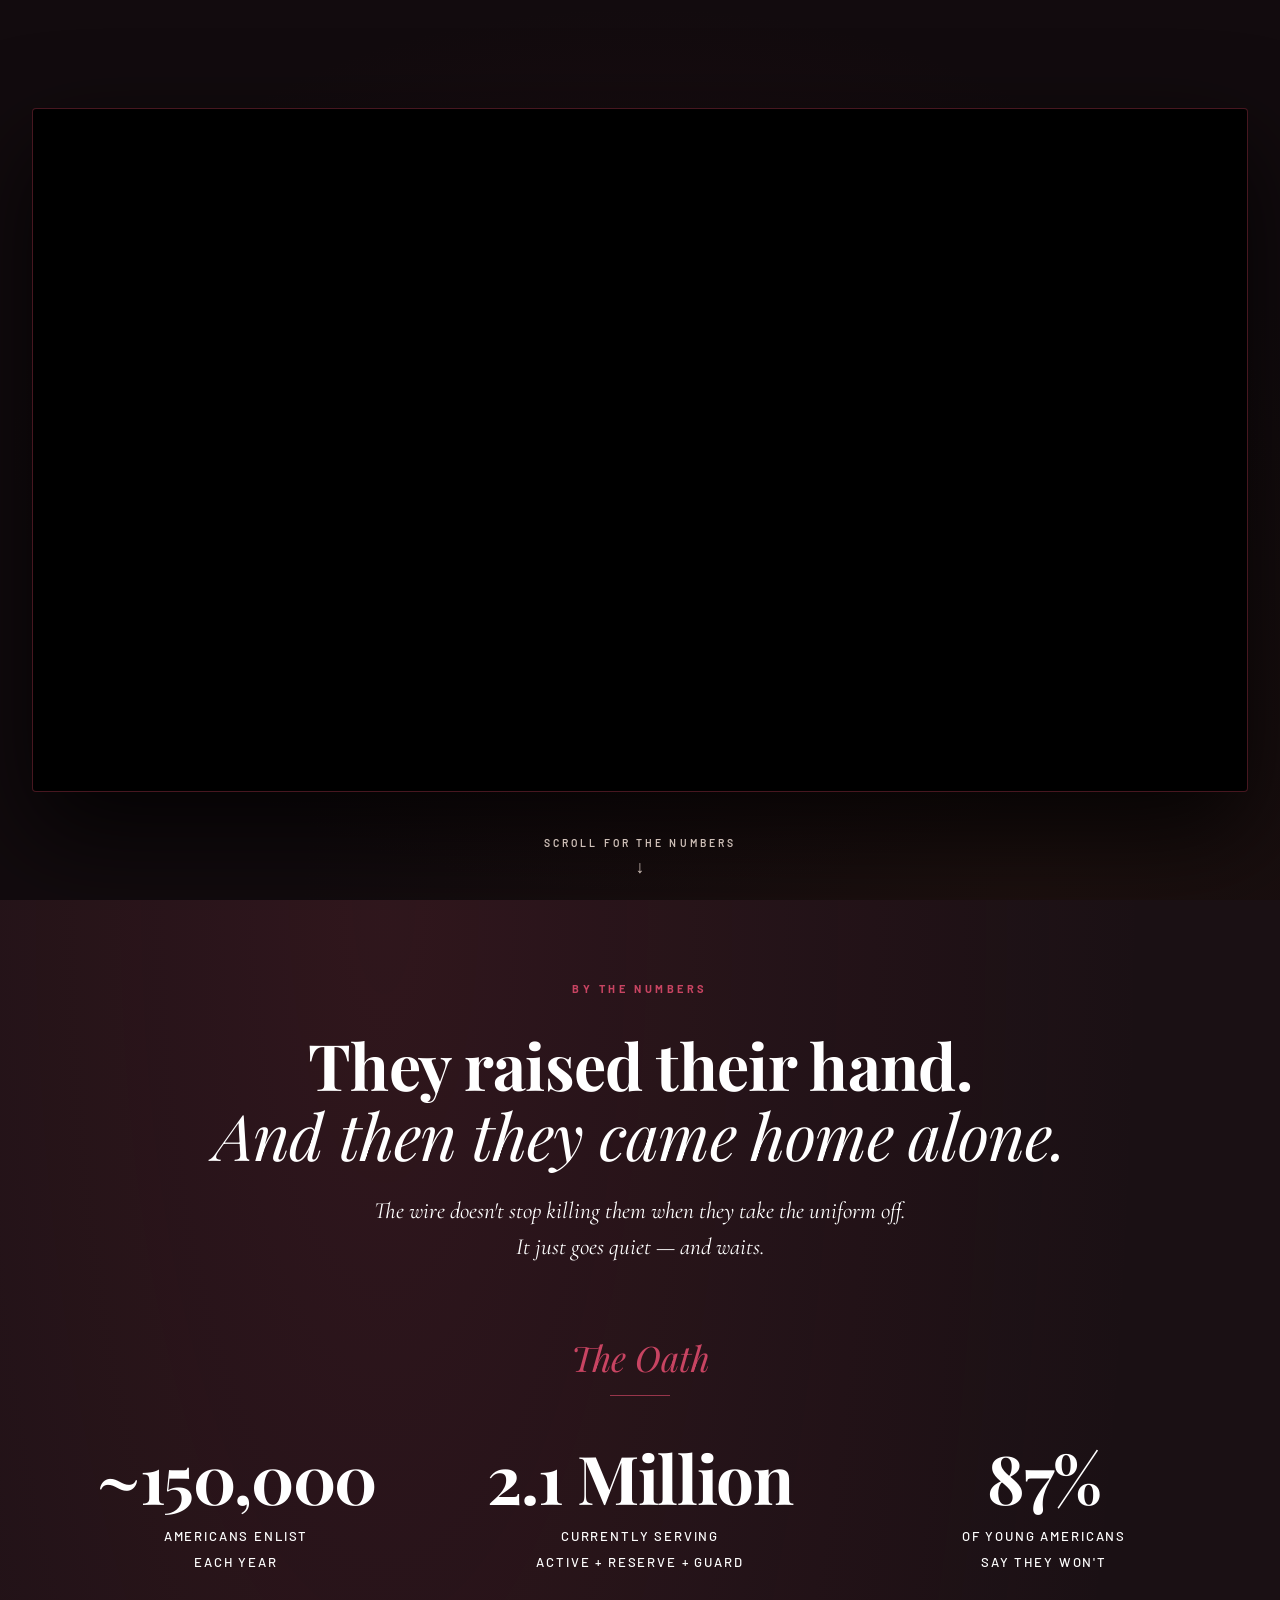
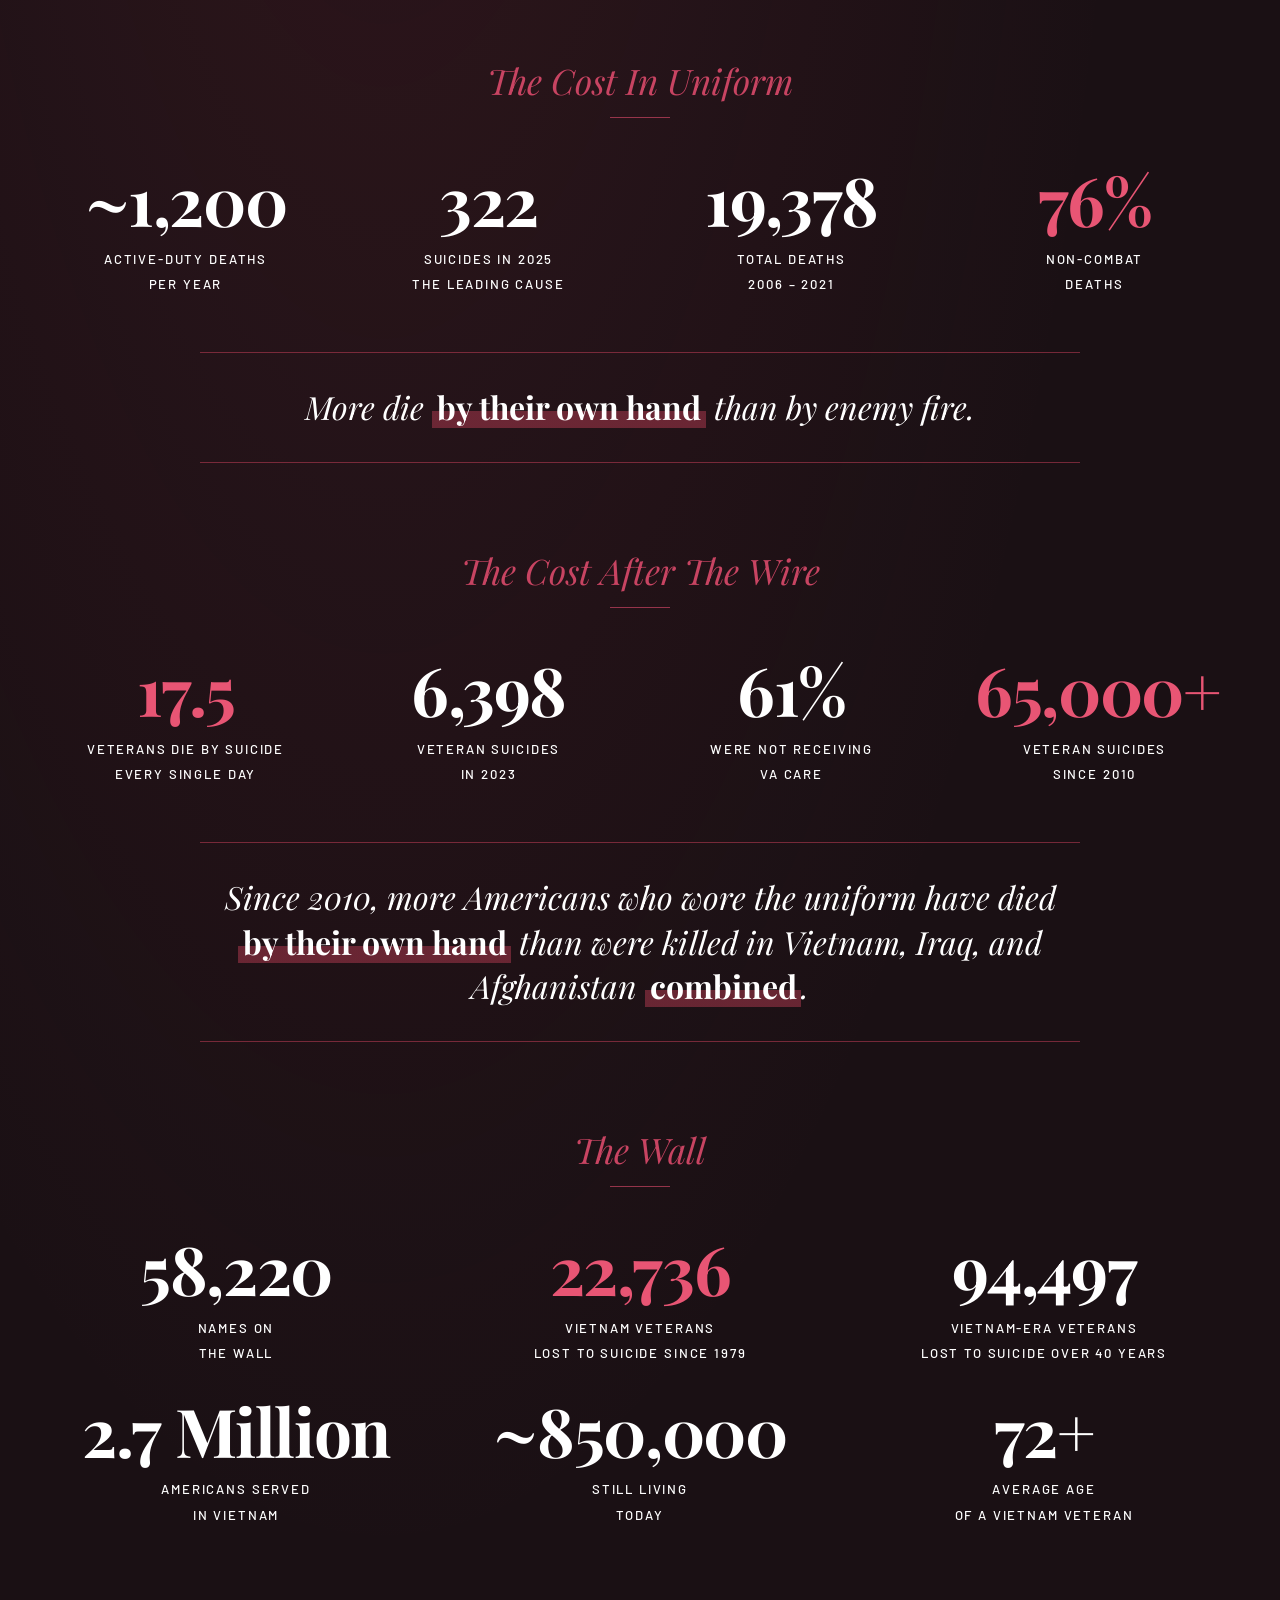
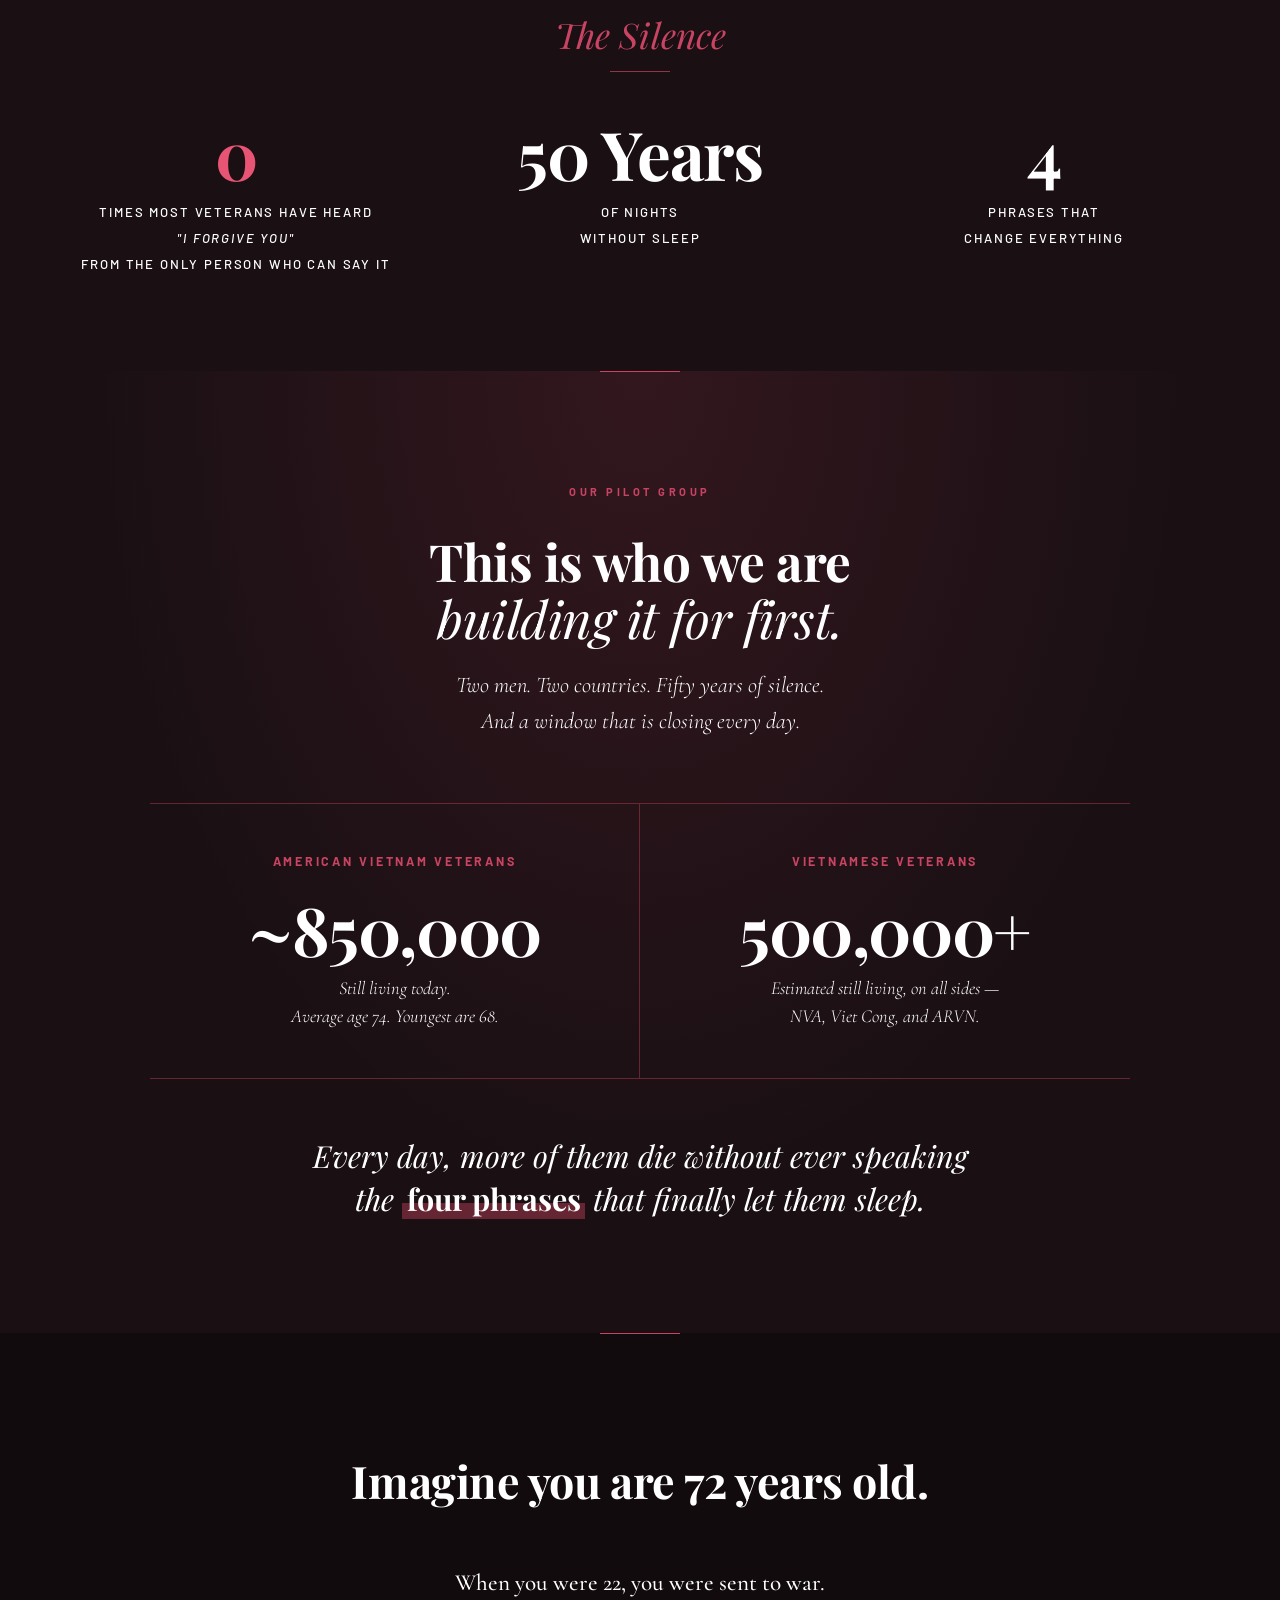
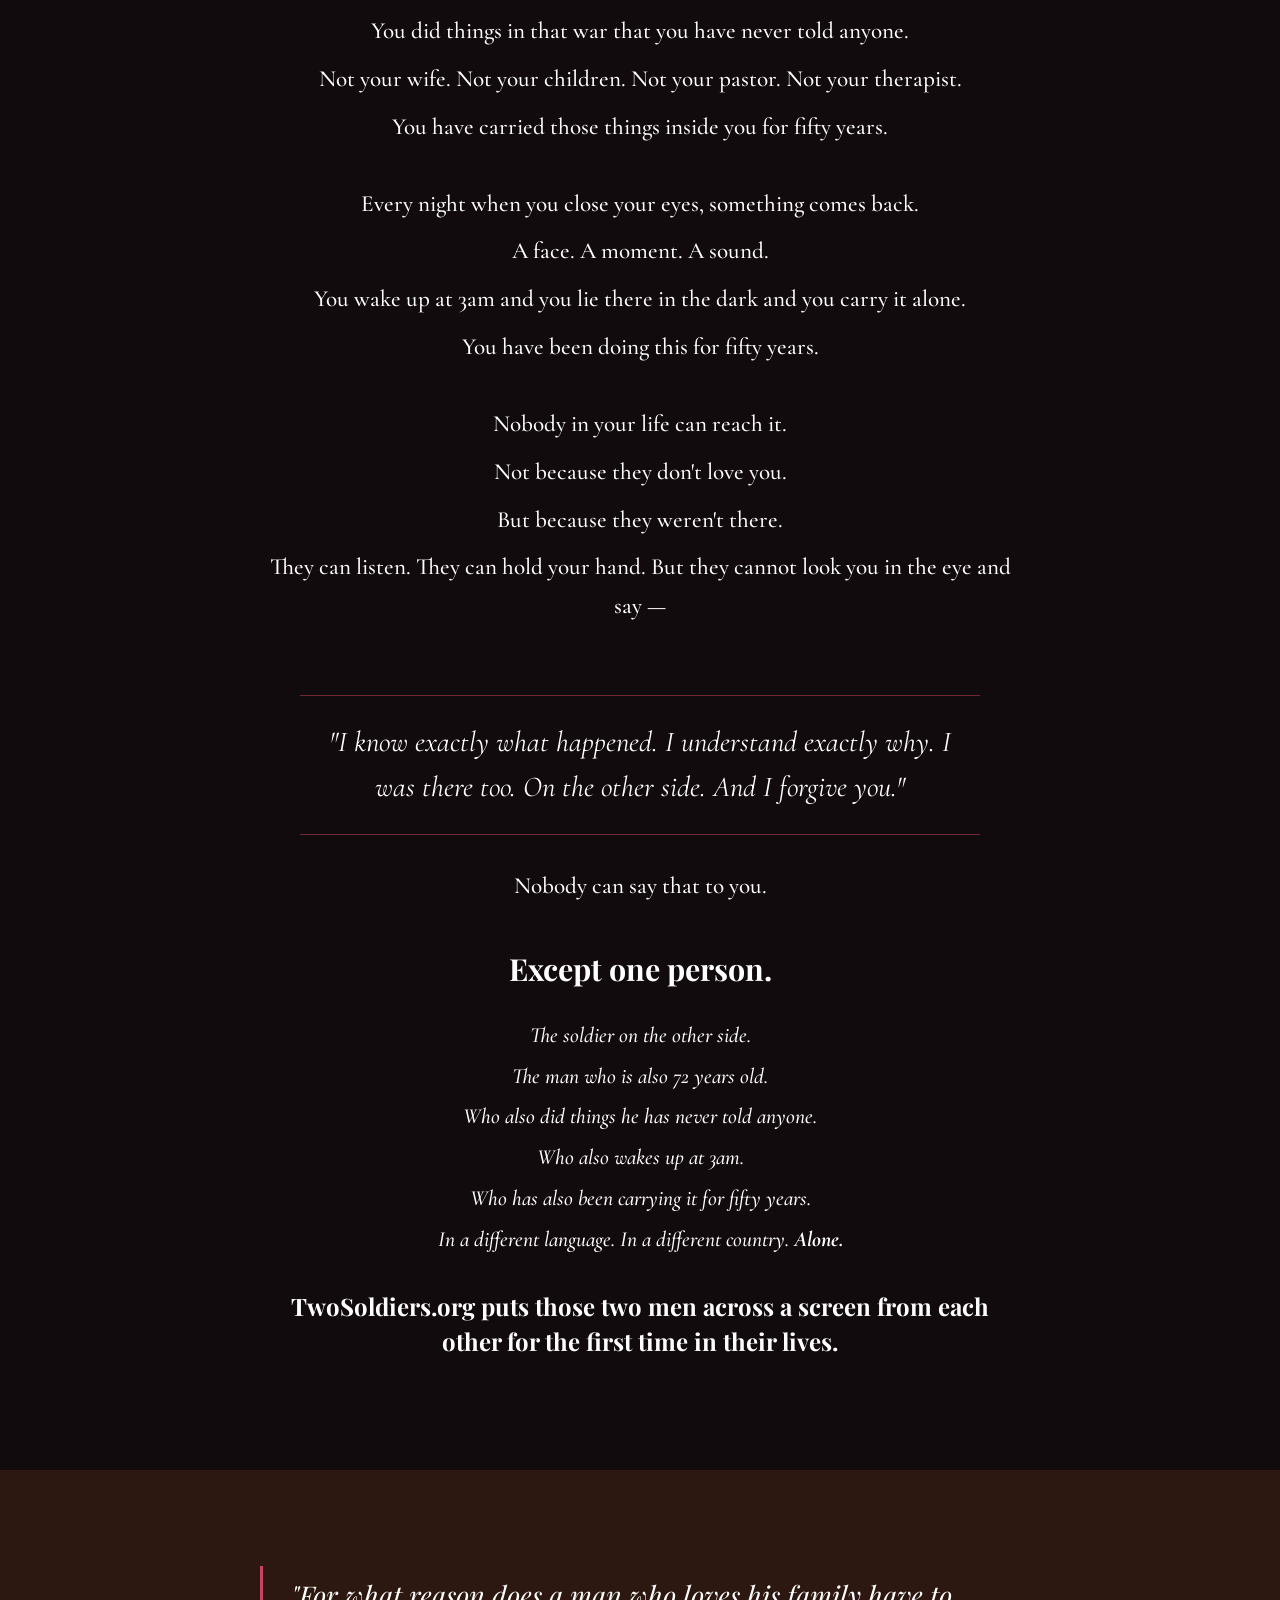
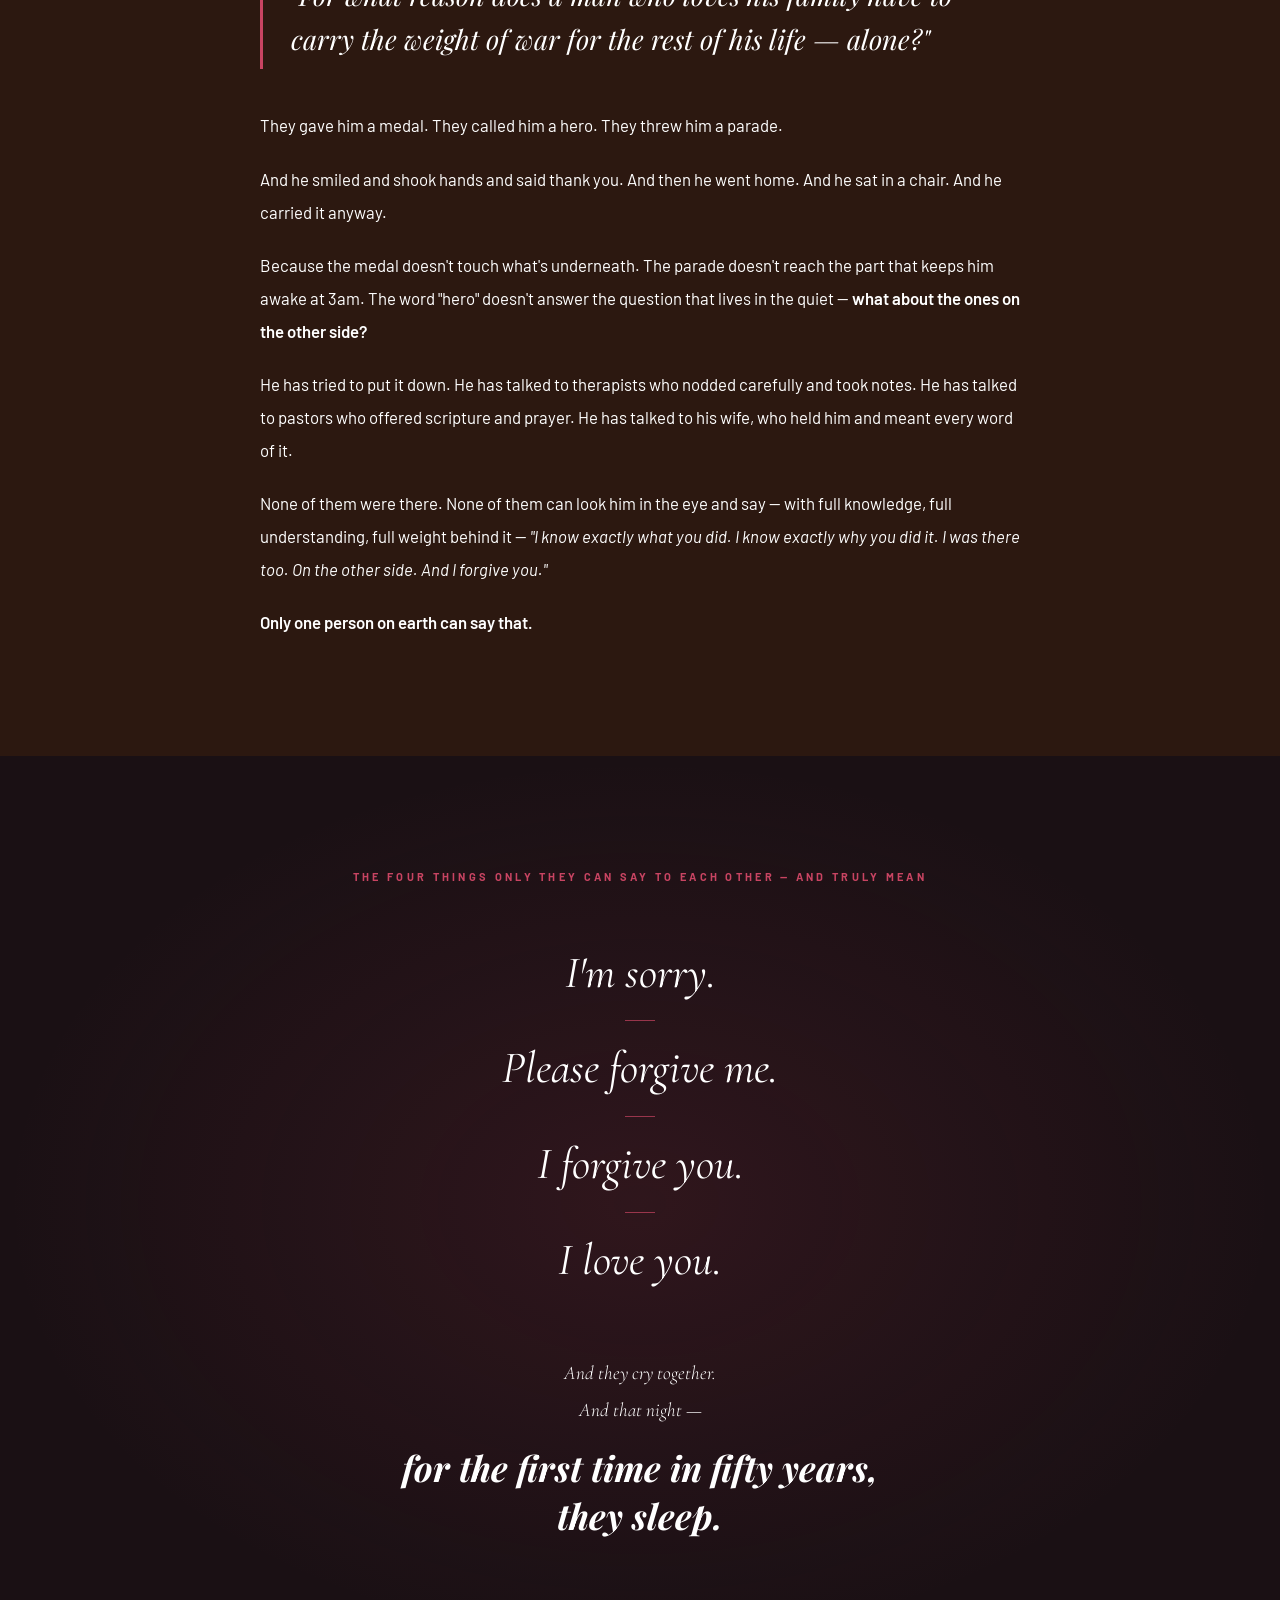
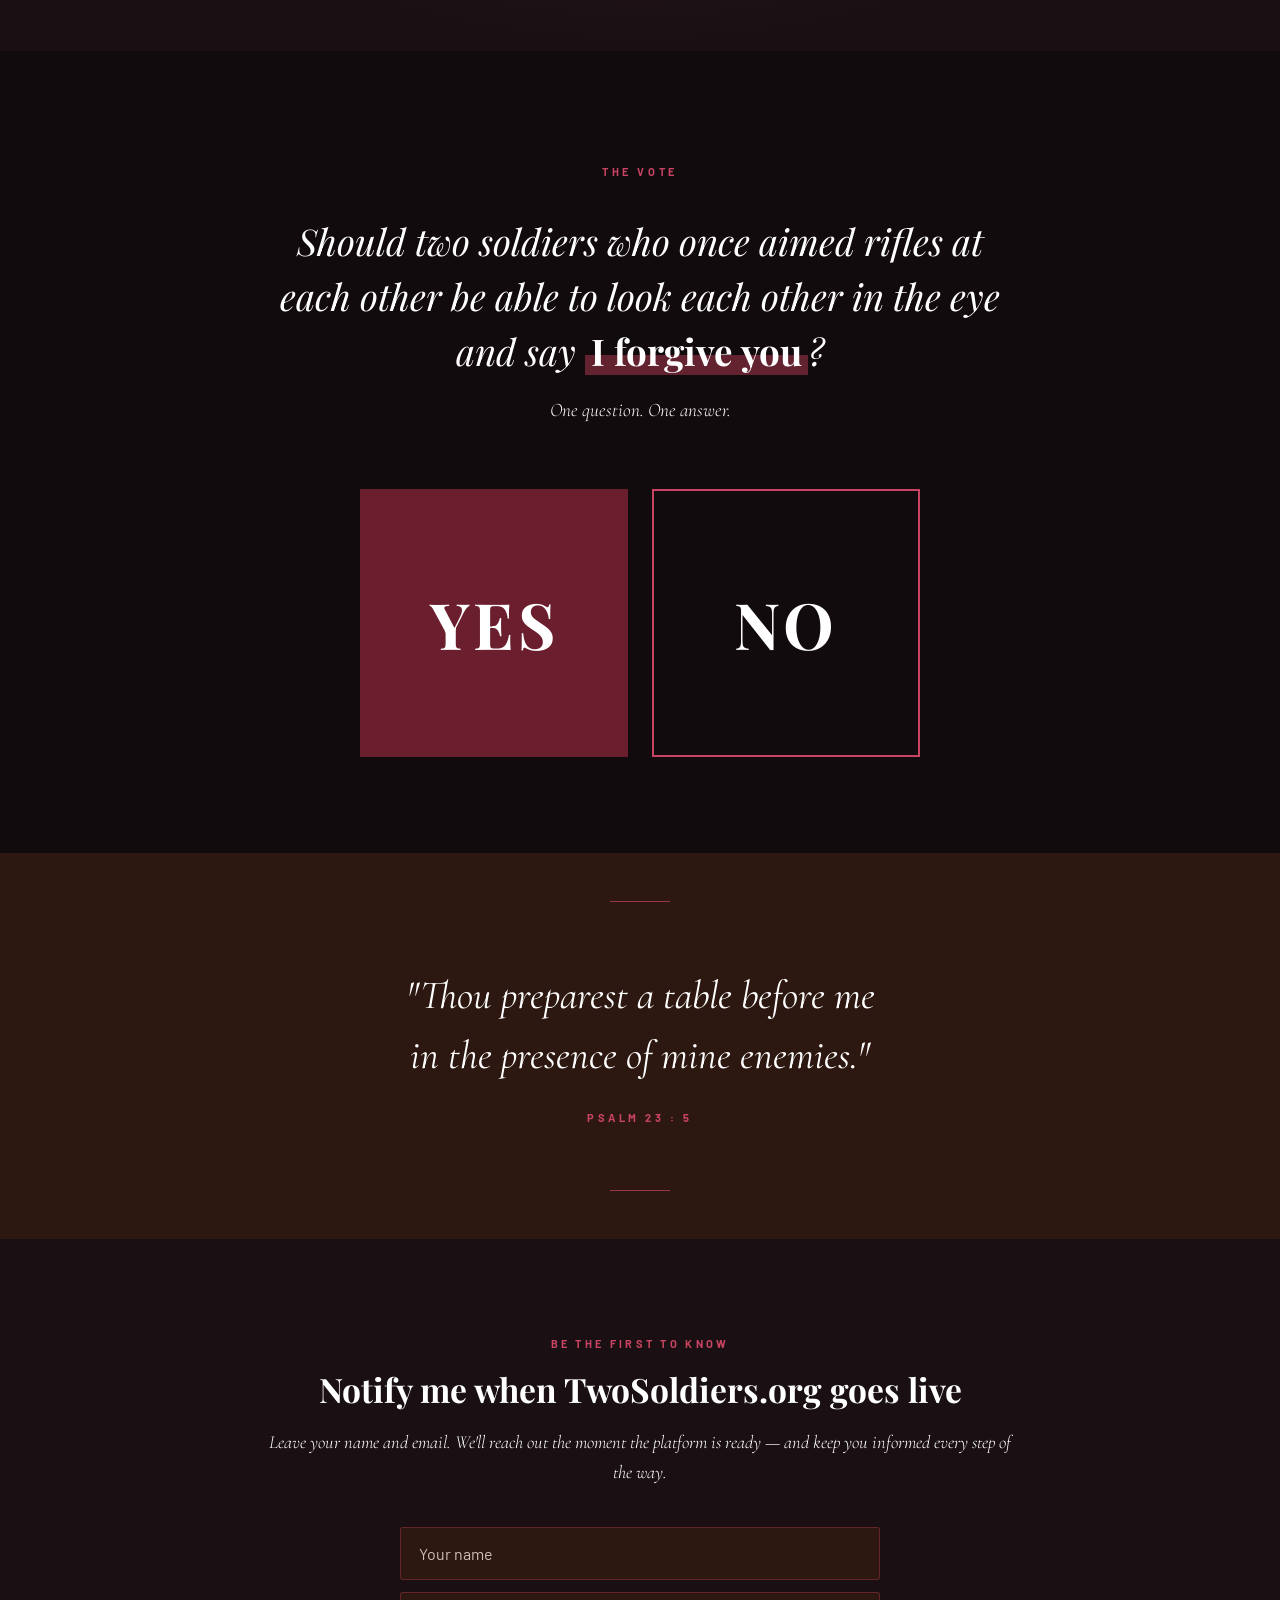
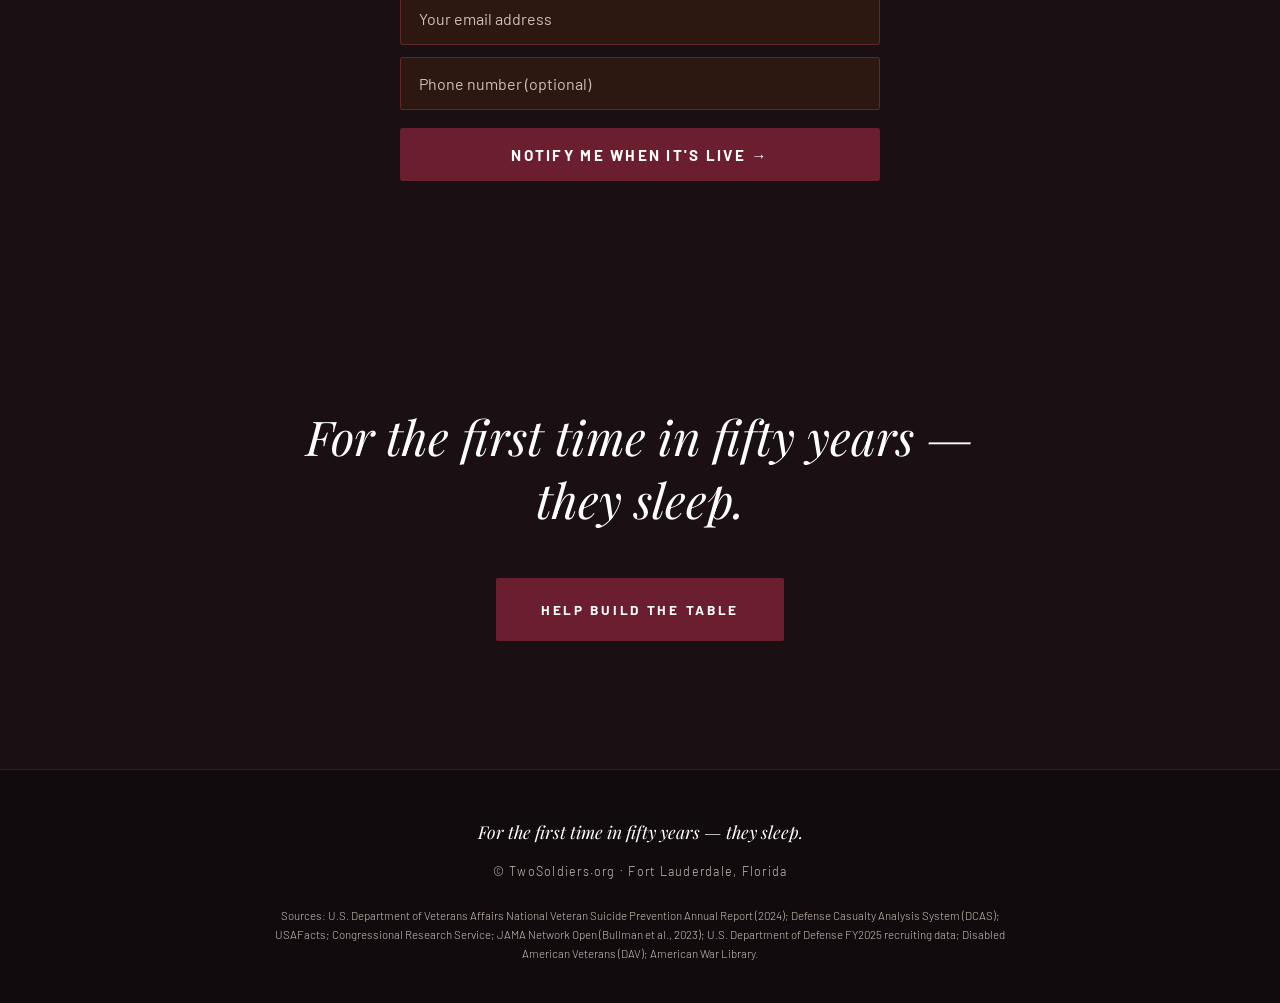
==== commit 54471443: "Modify hero video section for autoplay functionality Updated the hero video section to autoplay with" ====
--- a/index.html
+++ b/index.html
@@ -709,29 +709,19 @@
   </div>
 </nav>
 
-<!-- HERO VIDEO — full-bleed, fills viewport below nav -->
-<!-- ⬇⬇⬇ DROP YOUTUBE URL HERE ⬇⬇⬇
-     To embed your video: replace the <div class="hero-video-placeholder">...</div>
-     block below with an <iframe> like this:
-
-     <iframe class="hero-video-iframe"
-       src="https://www.youtube.com/embed/YOUR_VIDEO_ID?rel=0&modestbranding=1"
-       title="TwoSoldiers.org"
-       allow="accelerometer; autoplay; clipboard-write; encrypted-media; gyroscope; picture-in-picture; web-share"
-       allowfullscreen></iframe>
-
-     If your YouTube link is https://youtu.be/dQw4w9WgXcQ
-     then YOUR_VIDEO_ID is: dQw4w9WgXcQ
-     ⬆⬆⬆ DROP YOUTUBE URL HERE ⬆⬆⬆ -->
+<!-- HERO VIDEO — full-bleed, autoplay -->
 <section class="hero-video">
   <div class="hero-video-frame">
-    <div class="hero-video-placeholder">
-      <div class="hero-video-icon"></div>
-      <p class="hero-video-text">The film begins here.</p>
-      <p class="hero-video-sub">Four phrases. Two soldiers. Fifty years.</p>
-      <p class="hero-video-code">YouTube embed slot</p>
-    </div>
-  </div>
+
+    <iframe class="hero-video-iframe"
+      src="https://www.youtube.com/embed/lILlK1igNEg?autoplay=1&mute=1&loop=1&playlist=lILlK1igNEg&rel=0&modestbranding=1"
+      title="TwoSoldiers.org"
+      allow="autoplay; accelerometer; clipboard-write; encrypted-media; gyroscope; picture-in-picture; web-share"
+      allowfullscreen>
+    </iframe>
+
+  </div>
+
   <div class="hero-scroll-hint">
     <span class="hero-scroll-label">Scroll for the numbers</span>
     <span class="hero-scroll-arrow">↓</span>
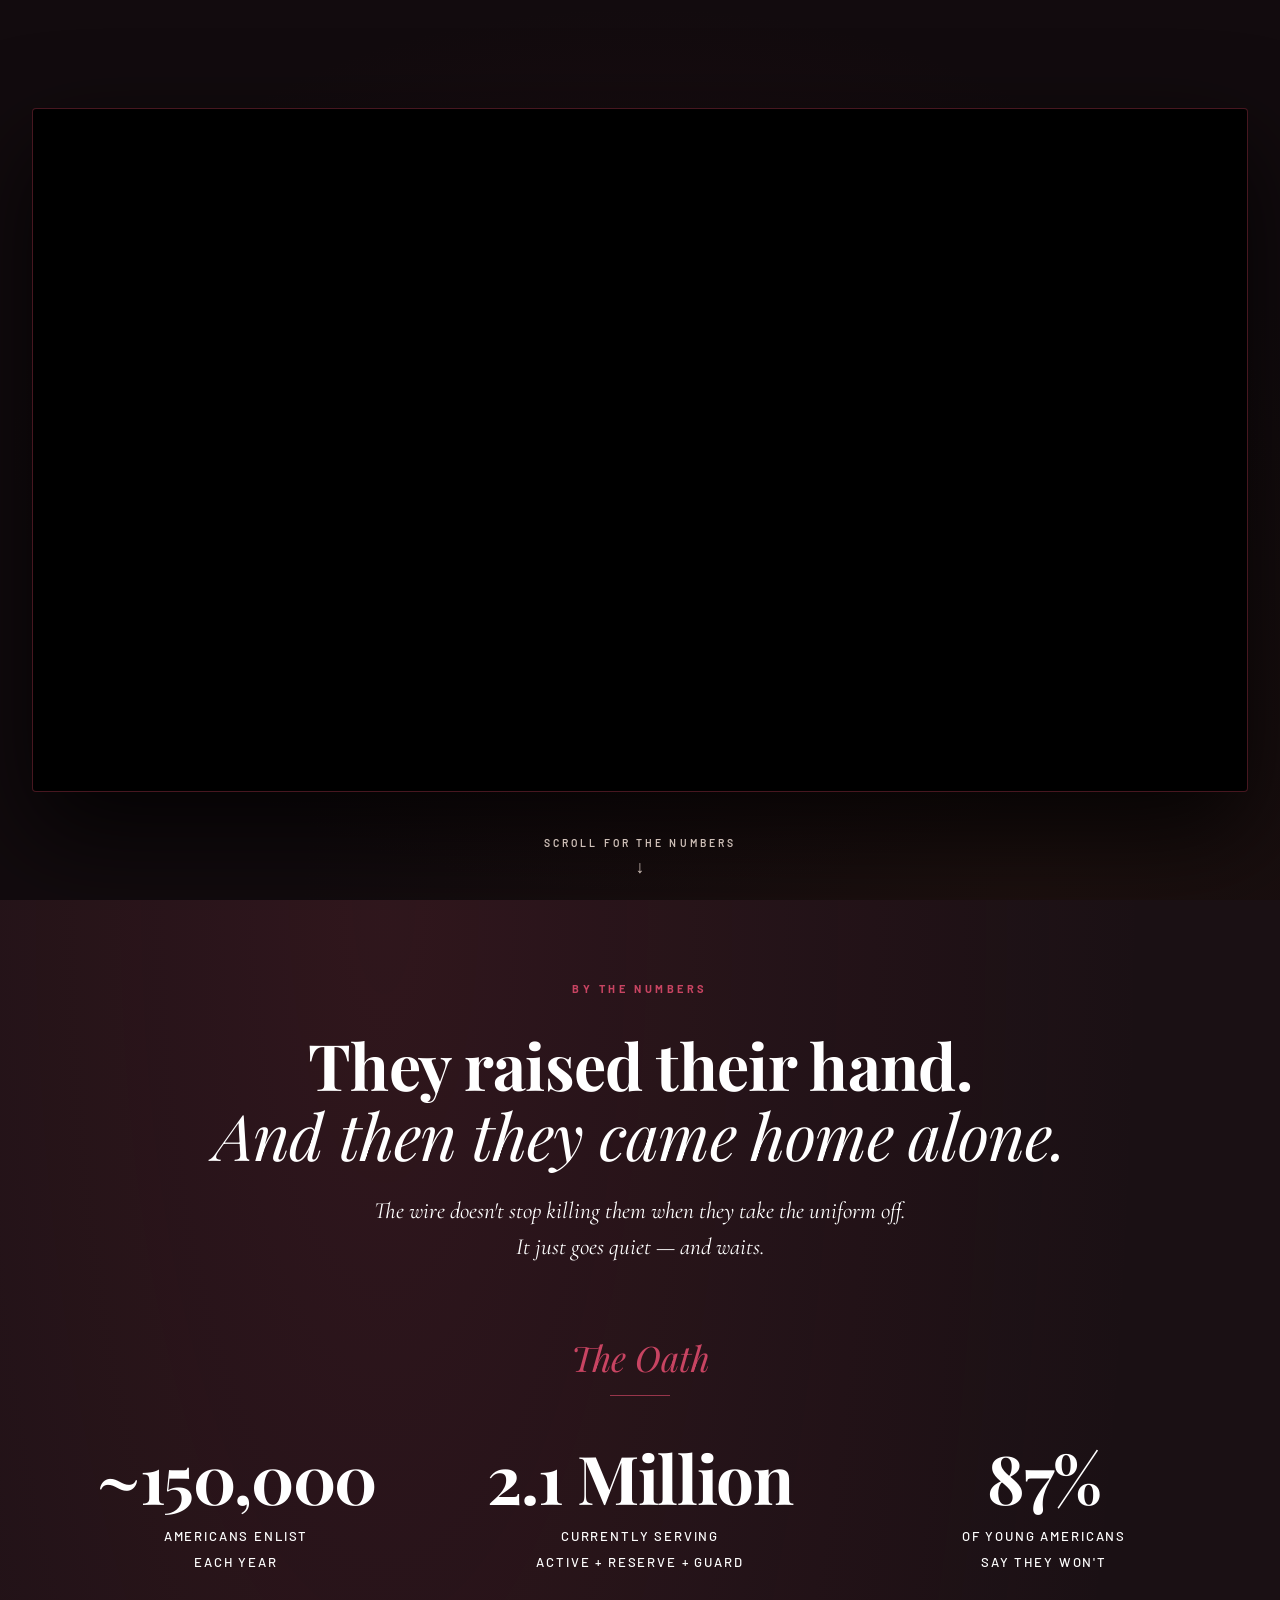
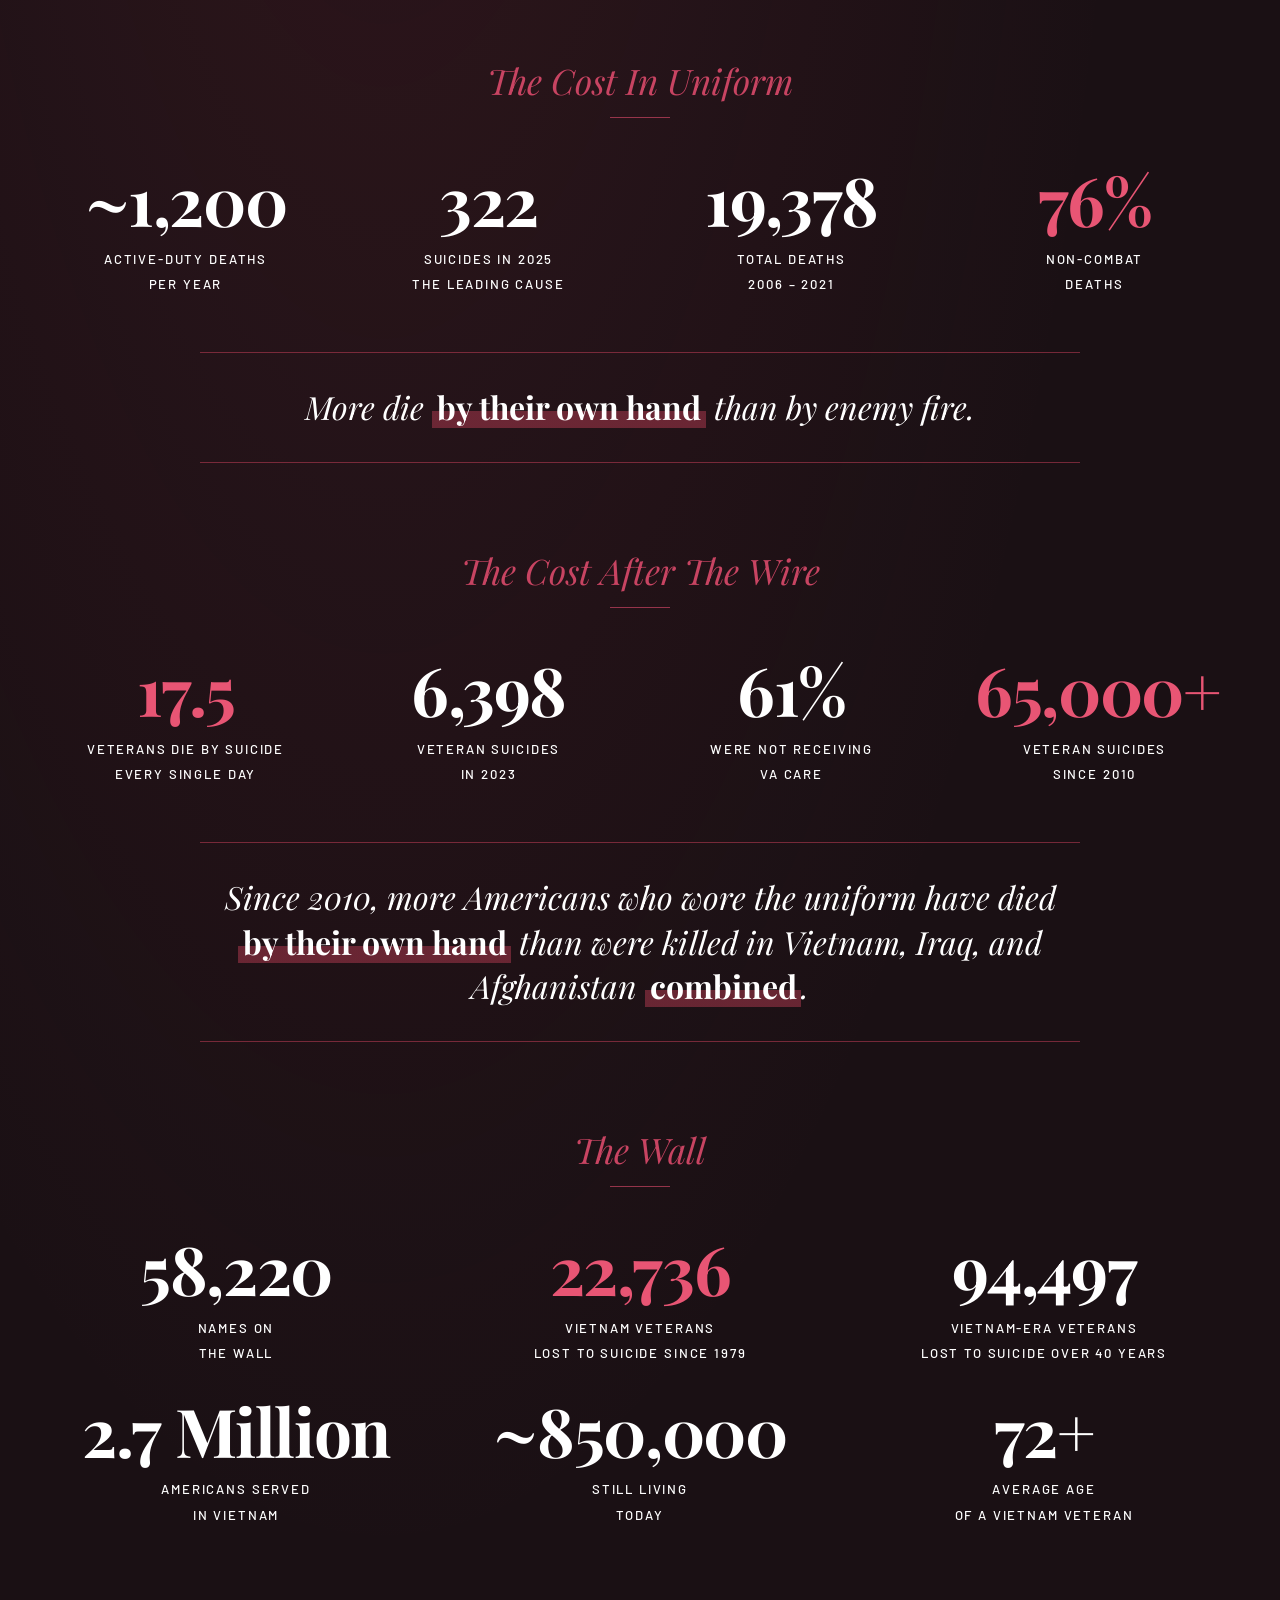
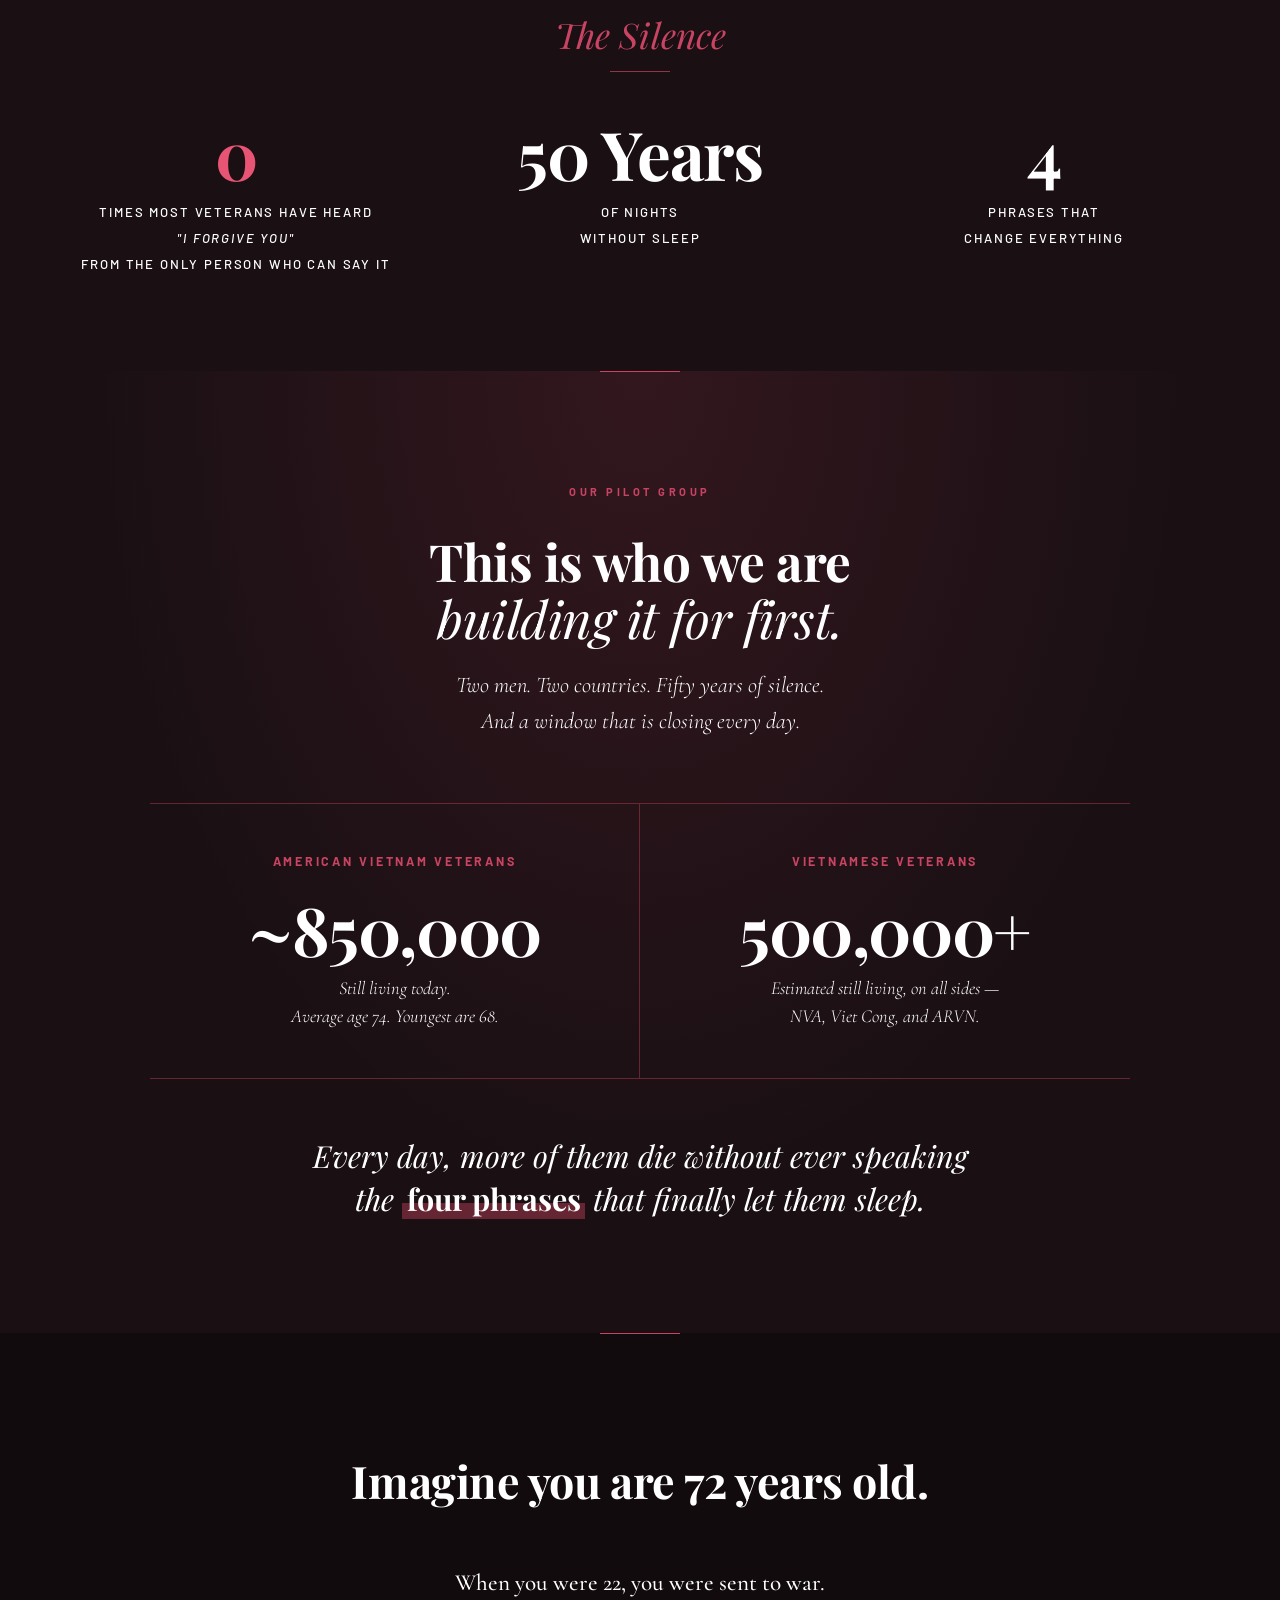
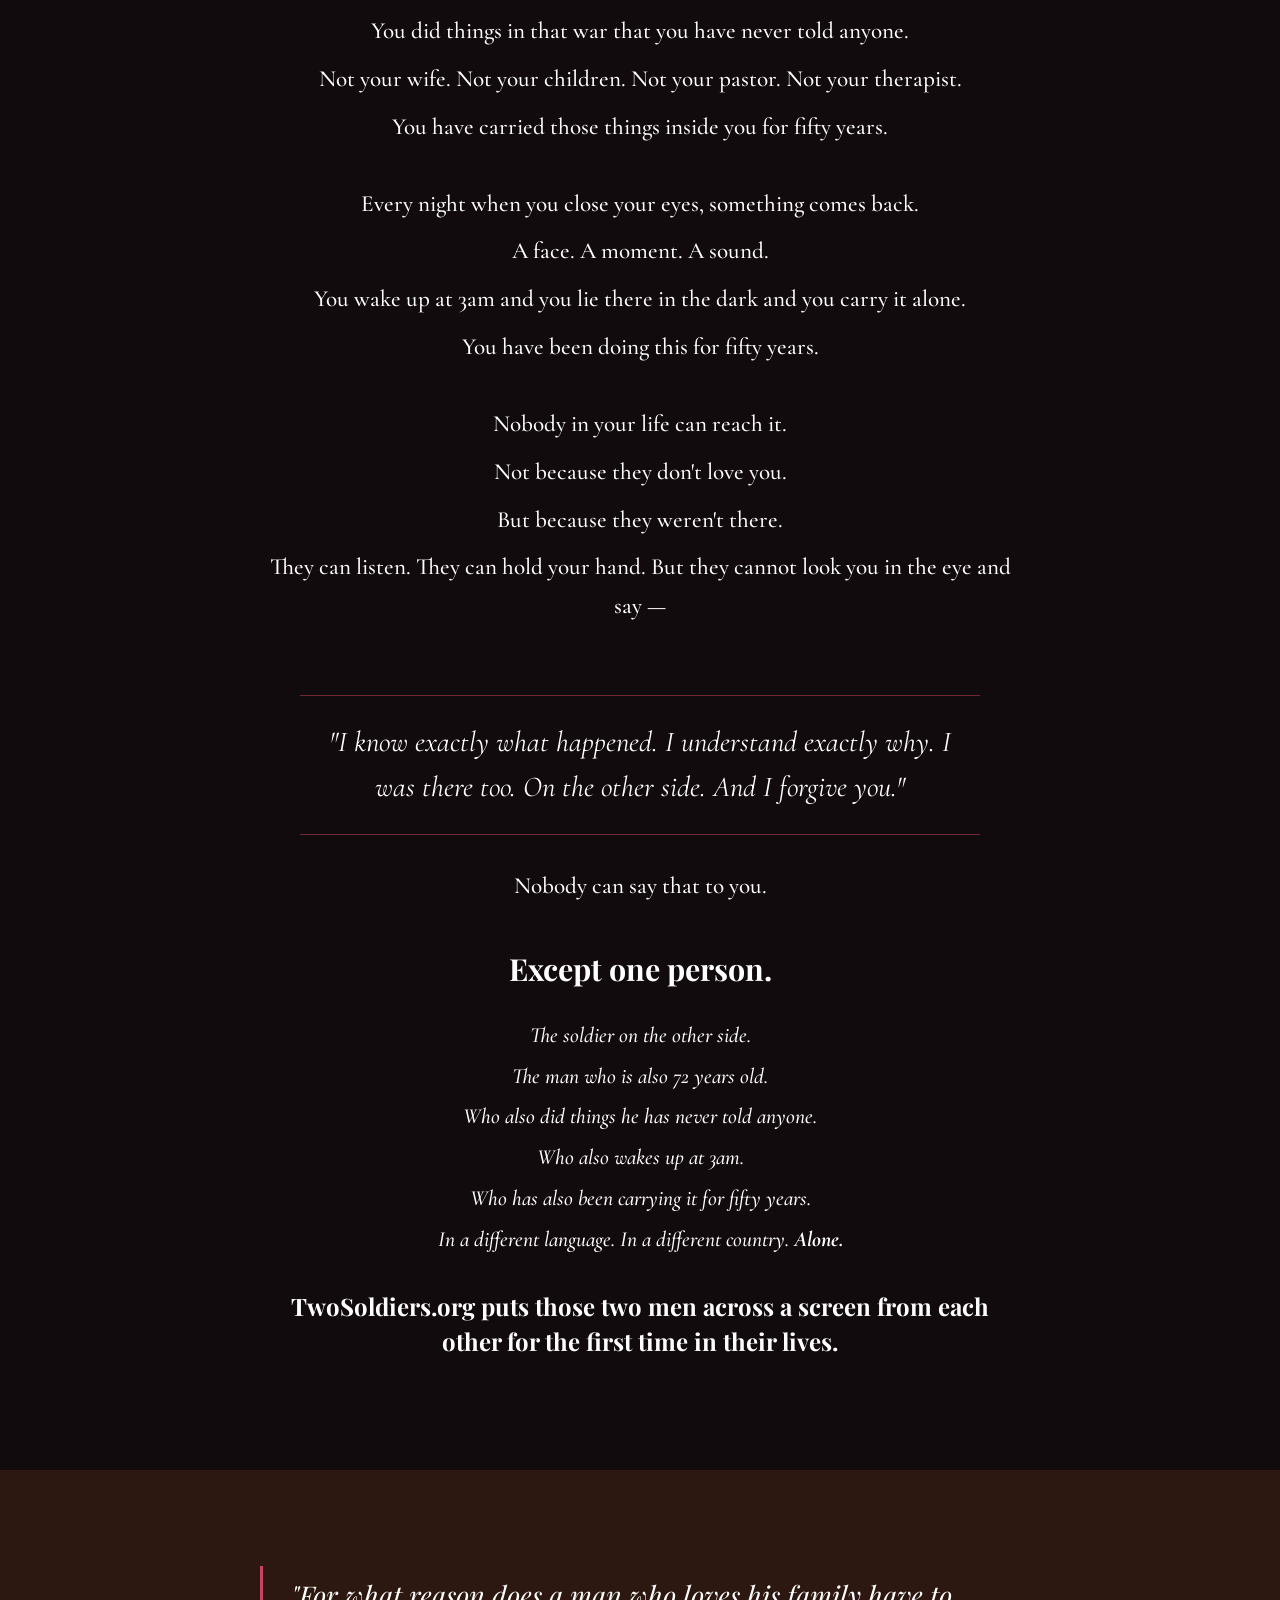
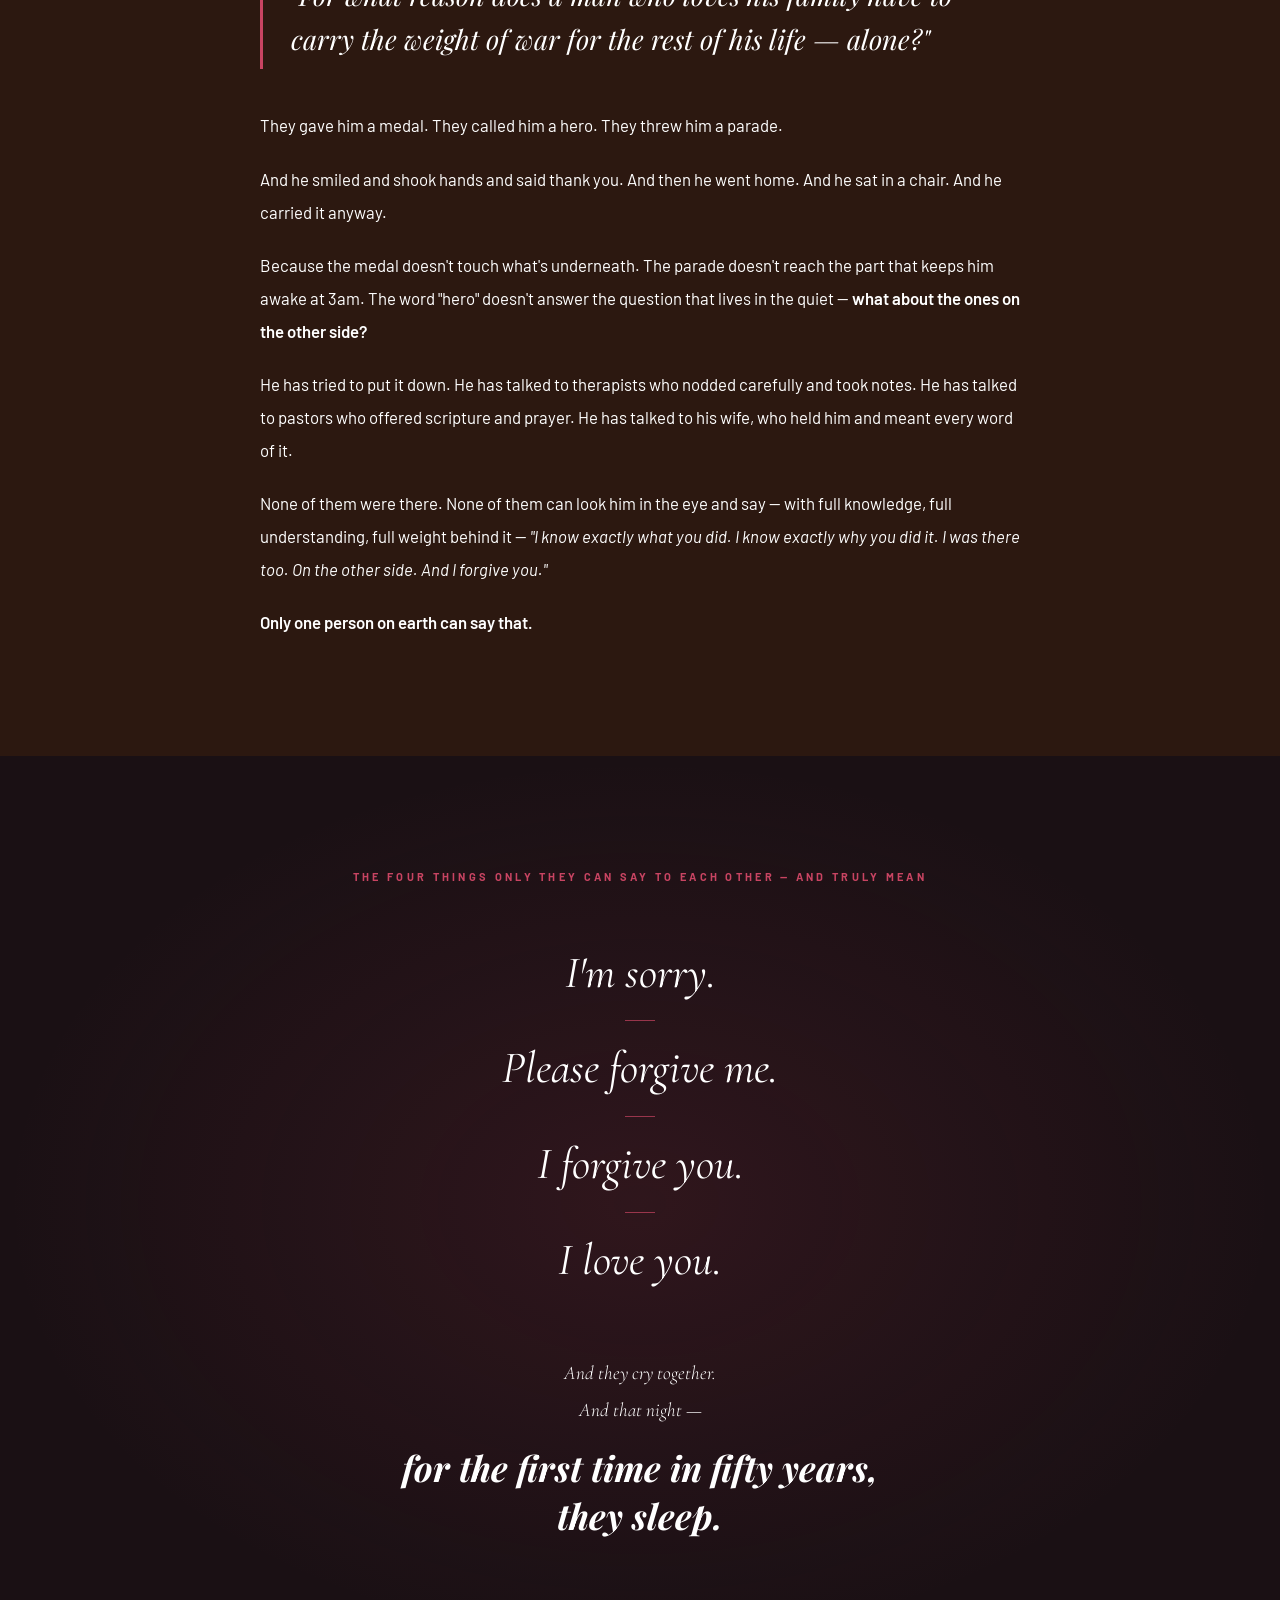
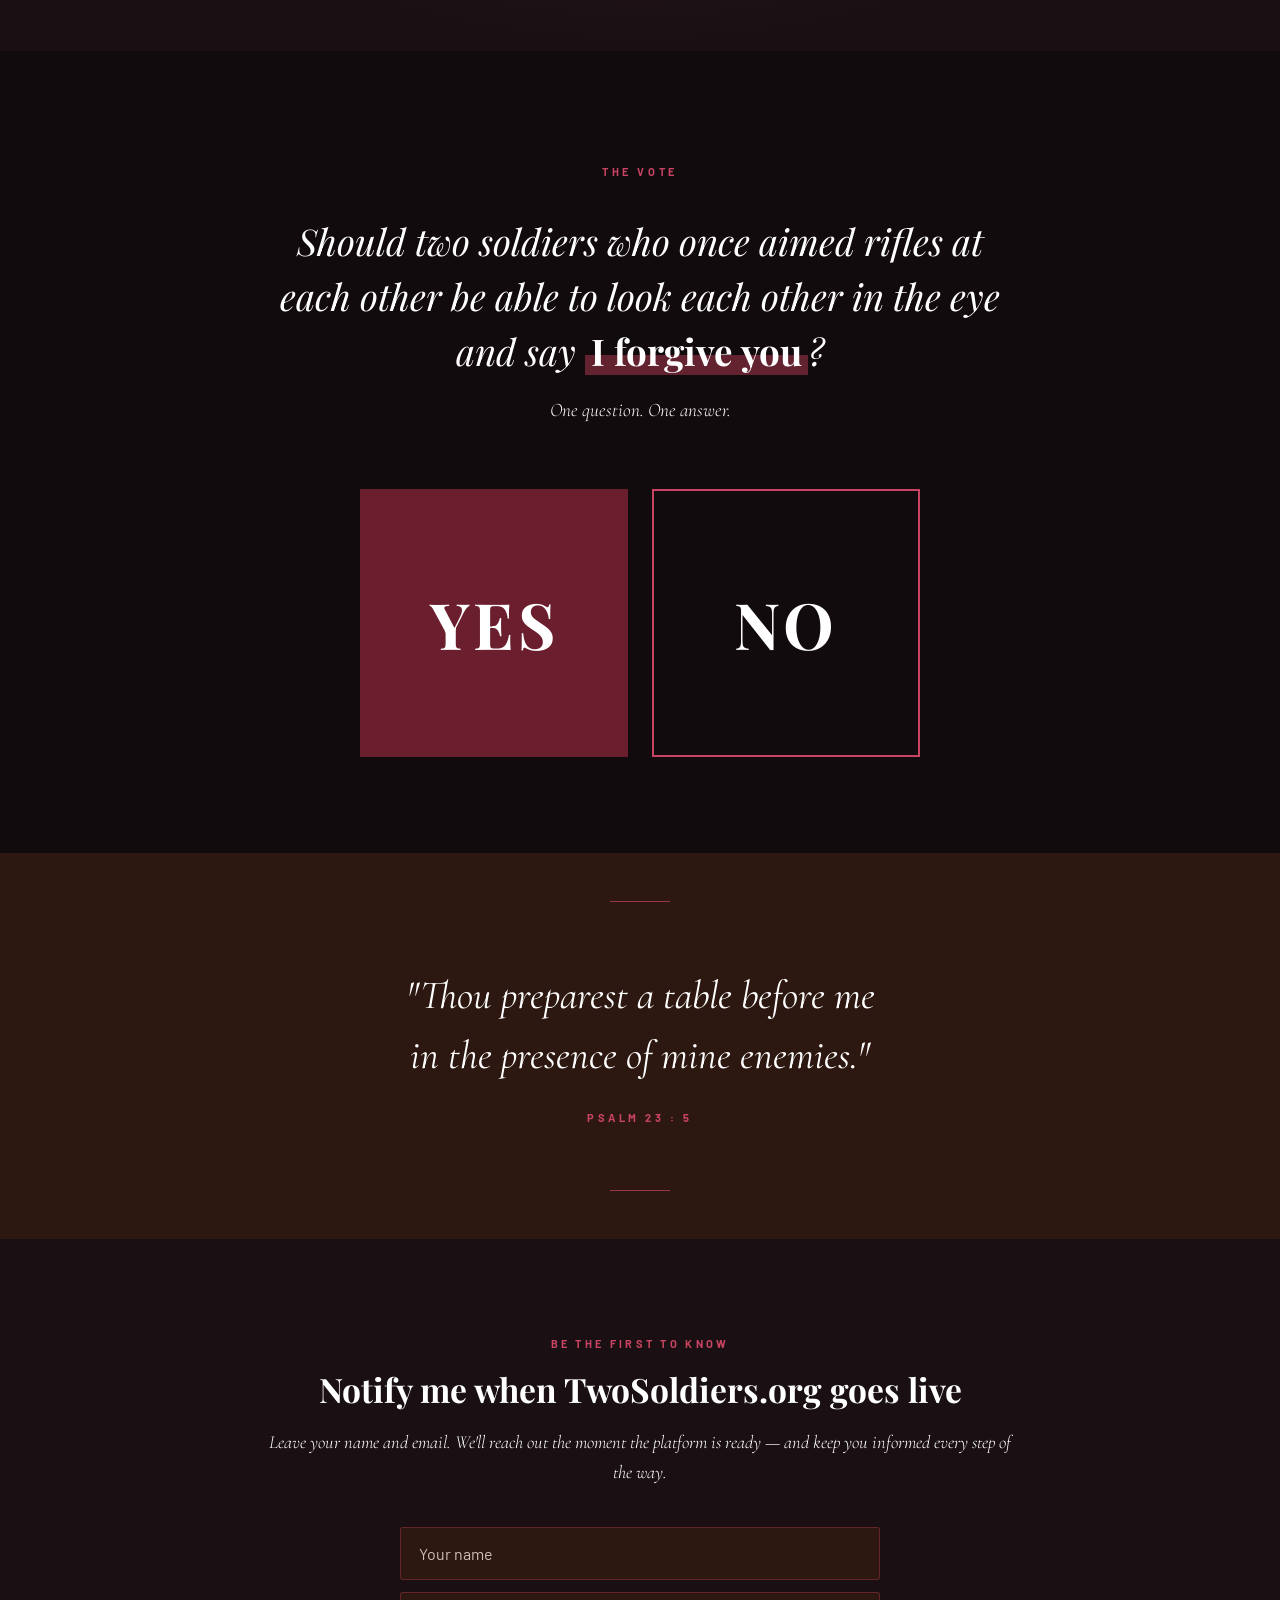
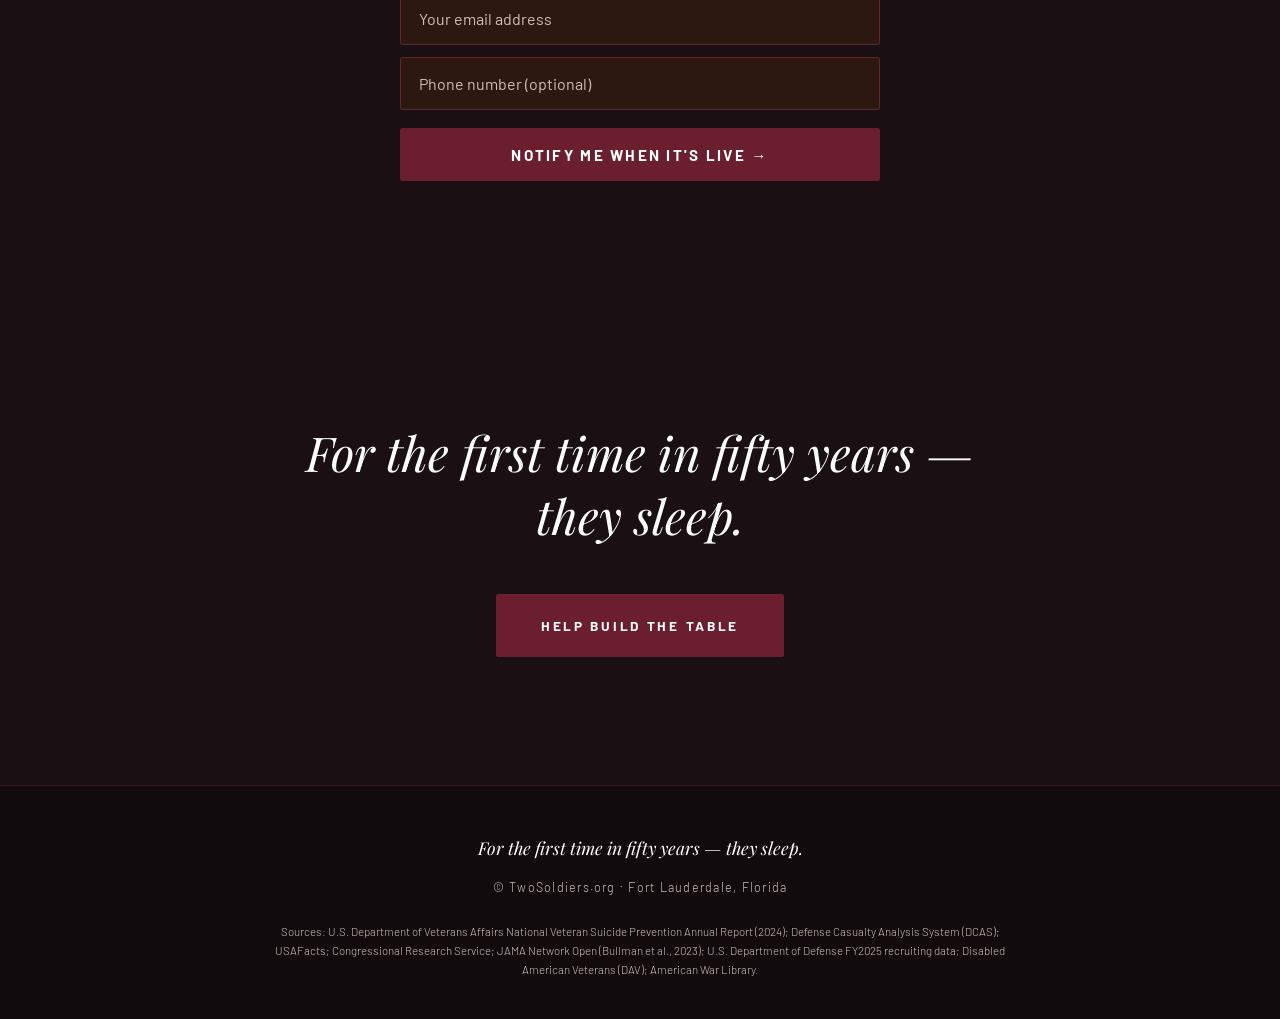
==== commit dd4437f0: "Enhance signup form with reCAPTCHA and validation Updated the signup form to include reCAPTCHA valid" ====
--- a/index.html
+++ b/index.html
@@ -8,6 +8,7 @@
 <link rel="preconnect" href="https://fonts.googleapis.com">
 <link rel="preconnect" href="https://fonts.gstatic.com" crossorigin>
 <link href="https://fonts.googleapis.com/css2?family=Playfair+Display:ital,wght@0,400;0,700;0,900;1,400;1,700&family=Cormorant+Garamond:ital,wght@0,300;0,400;1,300;1,400;1,600&family=Barlow:wght@200;300;400;500;600;700&display=swap" rel="stylesheet">
+<script src="https://www.google.com/recaptcha/api.js" async defer></script>
 <style>
   :root {
     --night: #1A1014;
@@ -1006,11 +1007,14 @@
     <p class="signup-eyebrow">Be The First To Know</p>
     <h2 class="signup-head">Notify me when TwoSoldiers.org goes live</h2>
     <p class="signup-sub">Leave your name and email. We'll reach out the moment the platform is ready — and keep you informed every step of the way.</p>
-    <form class="signup-form" onsubmit="event.preventDefault(); this.querySelector('.btn-submit').textContent='Thank You — We Will Be In Touch';">
-      <input class="field" type="text" placeholder="Your name" required />
-      <input class="field" type="email" placeholder="Your email address" required />
-      <input class="field" type="tel" placeholder="Phone number (optional)" />
+    <form class="signup-form" id="signupForm">
+      <input class="field" type="text" name="name" placeholder="Your name" required />
+      <input class="field" type="email" name="email" placeholder="Your email address" required />
+      <input class="field" type="tel" name="phone" placeholder="Phone number (optional)" />
+      <div class="g-recaptcha" data-sitekey="6LdoRPwsAAAAAN8eNBgo7xW-a8EF60qyoSGN4pTA" style="margin: 0 0 12px 0;"></div>
+      <input type="hidden" name="_subject" value="New TwoSoldiers.org Signup">
       <button class="btn-submit" type="submit">Notify Me When It's Live →</button>
+      <p id="signup-status" style="text-align:center; margin-top:1rem; font-family:'Barlow',sans-serif; font-size:0.9rem;"></p>
     </form>
   </div>
 </section>
@@ -1060,5 +1064,77 @@
   }
 </script>
 
+<script>
+document.addEventListener("DOMContentLoaded", function(){
+
+    const form = document.getElementById("signupForm");
+    if (!form) return;
+
+    form.addEventListener("submit", async function(e){
+
+        e.preventDefault();
+
+        const status = document.getElementById("signup-status");
+        const button = form.querySelector(".btn-submit");
+
+        // Captcha validation
+        const captcha = grecaptcha.getResponse();
+
+        if(captcha.length === 0){
+            status.innerHTML = "❌ Please complete reCAPTCHA";
+            status.style.color = "red";
+            return;
+        }
+
+        button.disabled = true;
+        button.innerText = "Sending...";
+
+        status.innerHTML = "";
+
+        const formData = new FormData(form);
+
+        try{
+
+            const response = await fetch(
+                "https://formspree.io/f/mykvnzpk",
+                {
+                    method:"POST",
+                    body:formData,
+                    headers:{
+                        Accept:"application/json"
+                    }
+                }
+            );
+
+            if(response.ok){
+
+                status.innerHTML = "✅ Thank you — we'll be in touch.";
+                status.style.color = "green";
+
+                form.reset();
+                grecaptcha.reset();
+                button.innerText = "You're On The List ✓";
+
+            }else{
+
+                status.innerHTML = "❌ Something went wrong";
+                status.style.color = "red";
+                button.disabled = false;
+                button.innerText = "Notify Me When It's Live →";
+            }
+
+        }catch(error){
+
+            status.innerHTML = "❌ Network error";
+            status.style.color = "red";
+            button.disabled = false;
+            button.innerText = "Notify Me When It's Live →";
+        }
+
+    });
+
+});
+</script>
+
 </body>
 </html>
